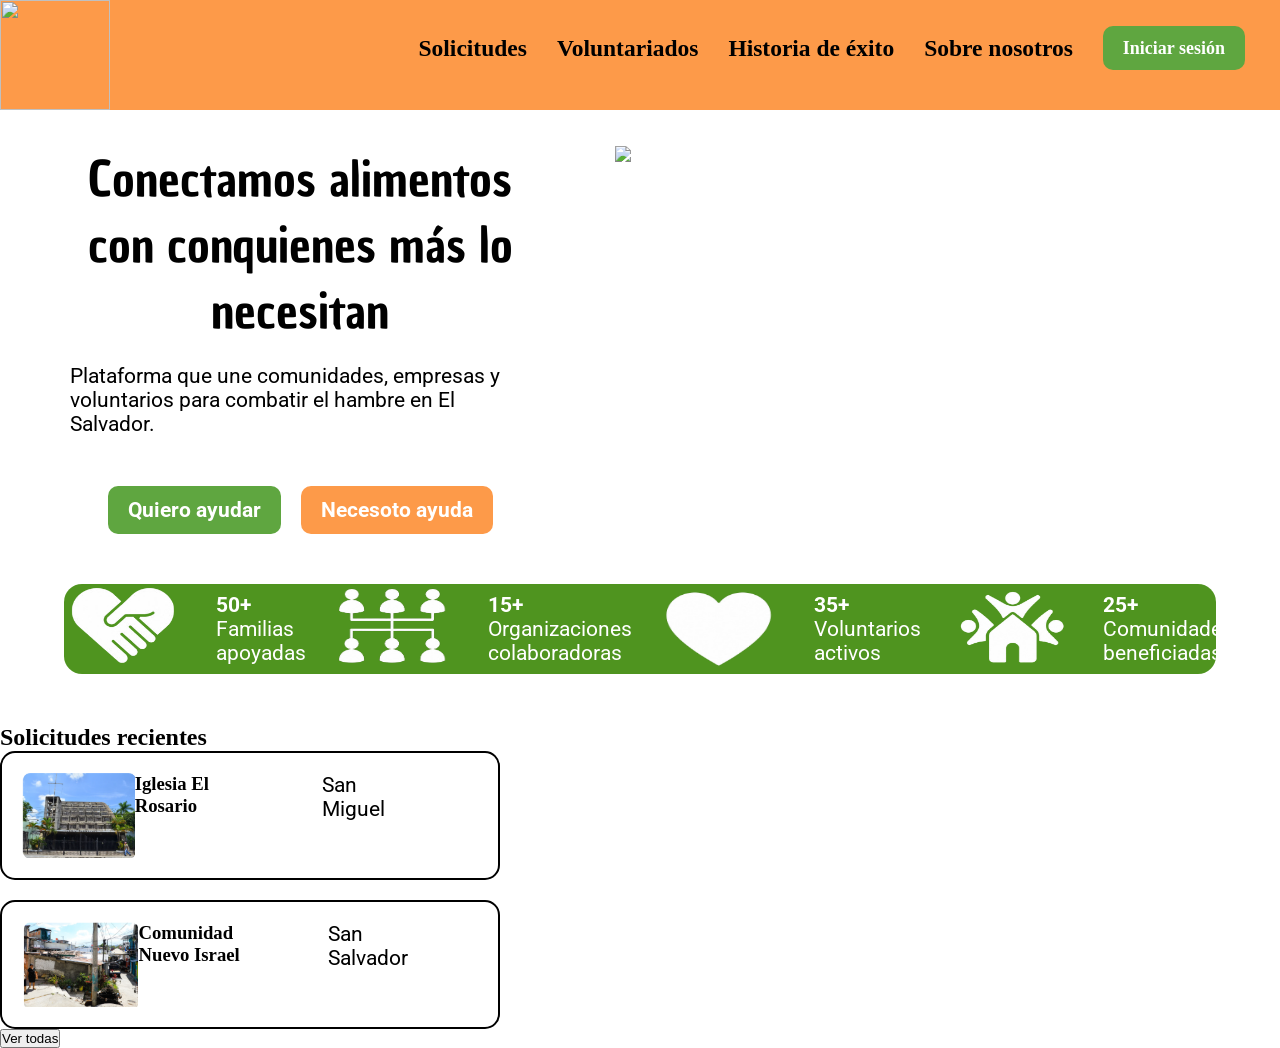
==== Proyecto/index.html @ 7471641a "Proyecto Fase 8" ====
<!DOCTYPE html>
<html lang="en">
<head>
    <meta charset="UTF-8">
    <meta name="viewport" content="width=device-width, initial-scale=1.0">
    <title>Document</title>
    <link rel="stylesheet" href="CSS/estilo.css">
    

   <link rel="preconnect" href="https://fonts.googleapis.com">
   <link rel="preconnect" href="https://fonts.gstatic.com" crossorigin>
   <link href="https://fonts.googleapis.com/css2?family=Chau+Philomene+One:ital@0;1&display=swap" rel="stylesheet">
   <link href="https://fonts.googleapis.com/css2?family=Roboto:ital,wght@0,100..900;1,100..900&display=swap" rel="stylesheet">

</head>
<body >
    <header id="header">
      <a>
      <img id="imagen"src="img/image-removebg-preview.png" height="110" width="110" align="left">
      </a>
      <nav id="link">
         <ul>
            <li><a id="s1" href="solicitudes.html">Solicitudes</a></li>
            <li><a id="s2" href="voluntarios.html">Voluntariados</a></li>
            <li><a id="s3" href="historia de exito.html">Historia de éxito</a></li>
            <li><a id="s4" href="sobre nosotros.html">Sobre nosotros</a></li>
            <li><a id="s5" href="iniciar sesion.html">Iniciar sesión</a></li>
         </ul>
      </nav>
   </header>
   <br>
   <br>
   <div class="contenedordetodo">
      <div class="contenedor">
         <div>
            <h1>Conectamos alimentos con conquienes más lo necesitan</h1>
         </div>
         <div>
         <p>Plataforma que une comunidades, empresas y voluntarios para combatir el hambre en El Salvador.</p>
         </div>
         <div class="botones">
         <a id="b1" href="">Quiero ayudar</a>
         <a id="b2" href="">Necesoto ayuda</a>
         </div>
         
      </div>

      <div class="contenedor">
         <div>
            <img src="img/Screenshot 2026-07-09 100553.png" class="imagen1" >
         </div>
      </div>
   </div>
   <nav >
      <ul class="contenedor2">
         <li><img src="img/en blanco.png" height="85" width="122"></li>
         <li><p><b>50+</b></p>
            <p>Familias apoyadas</p></li>
         <li><img src="img/en blanco 2.png" height="85" width="122"></li>
         <li><p><b>15+</b></p>
            <p>Organizaciones colaboradoras</p></li>
         <li><img src="img/en blanco 3.png" height="85" width="122"></li>
         <li><p><b>35+</b></p>
            <p>Voluntarios activos</p></li>
         <li><img src="img/en blanco 4.png" height="85" width="122"></li>
         <li><p><b>25+</b></p>
            <p>Comunidades beneficiadas</p></li>
      </ul>
   </nav>
   
   <h2>Solicitudes recientes</h2>

<div class="contenedor">
    <div class="tarjeta">
      <img src="img/iglesia el rosario.png" height="85" width="122">  
      <h3>Iglesia El Rosario</h3>
      <p>San Miguel</p>
    </div>

    <div class="tarjeta">
      <img src="img/cominidad nuevo israel.png" height="85" width="122">
      <h3>Comunidad Nuevo Israel</h3>
      <p>San Salvador</p>
    </div>

    <div class="tarjeta oculta">
      <img src="img/Comunidad La Esperanza.jpg" height="85" width="122">
      <h3>Comunidad La Esperanza</h3>
      <p>Usulután</p>
    </div>

    <div class="tarjeta oculta">
      <img src="img/Comunidad san jose.jpg" height="85" width="122">
      <h3>Comunidad San José</h3>
      <p>La Unión</p>
    </div>
</div>

<button onclick="mostrarTodas()">Ver todas</button>

<script src="script.js"></script>
</body>
</html>
---- Proyecto/CSS/estilo.css ----
* {
  margin: 0;
  padding: 0;
  box-sizing: border-box;
}

#header{
  position: sticky;
  top: 0;
  z-index: 1000;
  display: flex;
  background: #fd9a49;
  flex-direction: row;
  justify-content: space-between;
  padding: 0px;
}

div{
  display: flex;
}
nav ul{
  display: flex;
  align-items: center;
  list-style: none;
  gap: 30px;
  margin: 35px;
  padding: 0;
}
nav ul li{
  list-style: none;
}
nav ul li a{
  text-decoration: none;
  color: black;
  font-weight: bold;
  font-size: 23.5px;
}
 
 #imagen{
  display: block;
  cursor: pointer;
 }
#s5{
  background-color: #5fa640;
  color: white;
  text-decoration: none;
  padding: 12px 20px;
  border-radius: 10px;
  font-size: 18px;
  font-weight: bold;
}
 
#s5:hover{
  transform: scale(1.1);
}

.imagen1{
  width: 200px;
  margin-left: 15px;
  width: 45vw;
  height: auto;
}
.contenedor{
    display: flex;
    flex-direction: column;
    align-items: flex-start;
    gap: 2px;
    max-width: 600px;
}

.contenedor p, .botones a{
  font-family: "Roboto", sans-serif;
  font-optical-sizing: auto;
  font-weight: 400;
  font-style: normal;
  font-size: 1.3rem;
  padding-left: 70px;
  padding-right: 70px;
}

.contenedor h1{
  font-family: "Chau Philomene One", sans-serif;
  font-weight: 400;
  font-style: normal;
  font-size: 3rem;
  text-align: center;
  padding-left: 70px;
  padding-right: 70px;
  margin-top: 0;
}

.botones{
  display: flex;
  gap: 20px;
  justify-content: center;
  align-items: center;
  margin-top: 30px;
  width: 100%;
}

#b1{
  background-color: #5fa640;
  color: white;
  text-decoration: none;
  padding: 12px 20px;
  border-radius: 10px;
  font-size:  1.3rem;
  font-weight: bold;
  display: block;
 
}
#b2{
  background-color: #fd9a49;
  color: white;
  text-decoration: none;
  padding: 12px 20px;
  border-radius: 10px;
  font-size: 1.3rem;
  font-weight: bold;
  display: block;
}

.contenedor2{
  width: 90%;
  max-width: 1500px;
  margin: 50px auto;
  background-color: #4f941f;
  border-radius: 18px;
  grid-template-columns: repeat(4, minmax(0, 1fr));
  gap: 30px;
  overflow: hidden;
  font-family: "Roboto", sans-serif;
  font-optical-sizing: auto;
  font-weight: 400;
  font-style: normal;
  font-size: 1.3rem;
}
.contenedor2 p{
  color: white;
}

.contenedor{
    display: flex;
    flex-wrap: wrap;
    gap: 20px;
}

.tarjeta{
    width: 500px;
    border: 2px solid black;
    border-radius: 15px;
    padding: 20px;
}

.oculta{
    display: none;
}
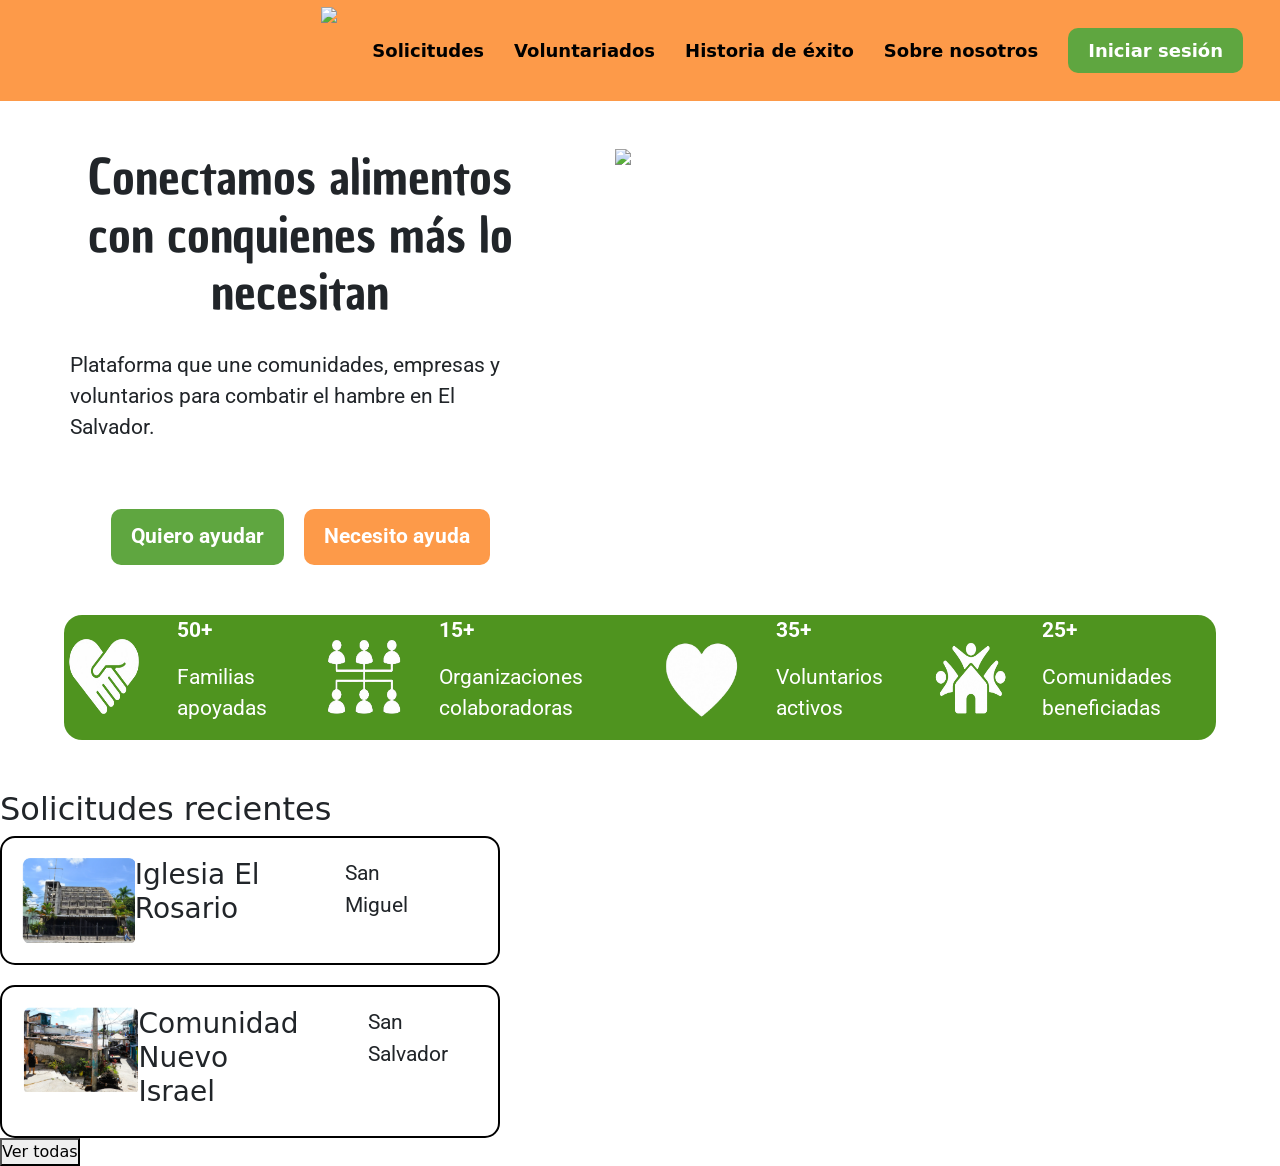
==== commit bca2fa4e: "Avance e integración de Bootstrap" ====
--- a/Proyecto/index.html
+++ b/Proyecto/index.html
@@ -1,33 +1,39 @@
 <!DOCTYPE html>
 <html lang="en">
 <head>
-    <meta charset="UTF-8">
-    <meta name="viewport" content="width=device-width, initial-scale=1.0">
-    <title>Document</title>
-    <link rel="stylesheet" href="CSS/estilo.css">
-    
-
+   <meta charset="UTF-8">
+   <meta name="viewport" content="width=device-width, initial-scale=1.0">
+   <title>Home | FeedTogether</title>
+   <link rel="stylesheet" href="CSS/estilo.css">
+   
+   <!--Google fonts links below-->
    <link rel="preconnect" href="https://fonts.googleapis.com">
    <link rel="preconnect" href="https://fonts.gstatic.com" crossorigin>
    <link href="https://fonts.googleapis.com/css2?family=Chau+Philomene+One:ital@0;1&display=swap" rel="stylesheet">
    <link href="https://fonts.googleapis.com/css2?family=Roboto:ital,wght@0,100..900;1,100..900&display=swap" rel="stylesheet">
-
+   
+   <!--Bootstrap link below -->
+   <link href="https://cdn.jsdelivr.net/npm/bootstrap@5.3.8/dist/css/bootstrap.min.css" rel="stylesheet" integrity="sha384-sRIl4kxILFvY47J16cr9ZwB07vP4J8+LH7qKQnuqkuIAvNWLzeN8tE5YBujZqJLB" crossorigin="anonymous">
 </head>
 <body >
-    <header id="header">
-      <a>
-      <img id="imagen"src="img/image-removebg-preview.png" height="110" width="110" align="left">
-      </a>
+   <header>
+      <div id="logo-container">
+         <a>
+            <img id="logo"src="img/image-removebg-preview.png">
+         </a>
+      </div>
+      
       <nav id="link">
          <ul>
-            <li><a id="s1" href="solicitudes.html">Solicitudes</a></li>
-            <li><a id="s2" href="voluntarios.html">Voluntariados</a></li>
-            <li><a id="s3" href="historia de exito.html">Historia de éxito</a></li>
-            <li><a id="s4" href="sobre nosotros.html">Sobre nosotros</a></li>
-            <li><a id="s5" href="iniciar sesion.html">Iniciar sesión</a></li>
+            <li><a class="links" href="solicitudes.html">Solicitudes</a></li>
+            <li><a class="links" href="voluntarios.html">Voluntariados</a></li>
+            <li><a class="links" href="historia de exito.html">Historia de éxito</a></li>
+            <li><a class="links" href="sobre nosotros.html">Sobre nosotros</a></li>
+            <li><a class="links"  id="s5" href="iniciar sesion.html">Iniciar sesión</a></li>
          </ul>
       </nav>
    </header>
+   
    <br>
    <br>
    <div class="contenedordetodo">
@@ -40,7 +46,7 @@
          </div>
          <div class="botones">
          <a id="b1" href="">Quiero ayudar</a>
-         <a id="b2" href="">Necesoto ayuda</a>
+         <a id="b2" href="">Necesito ayuda</a>
          </div>
          
       </div>
--- a/Proyecto/CSS/estilo.css
+++ b/Proyecto/CSS/estilo.css
@@ -4,15 +4,25 @@
   box-sizing: border-box;
 }
 
-#header{
+header{
   position: sticky;
   top: 0;
   z-index: 1000;
   display: flex;
   background: #fd9a49;
   flex-direction: row;
-  justify-content: space-between;
-  padding: 0px;
+  justify-content: right;
+  padding: 2px;
+}
+
+#logo-container{
+  place-items: initial;
+}
+
+img,
+picture,
+video {
+  max-width: 100%;
 }
 
 div{
@@ -33,13 +43,16 @@
   text-decoration: none;
   color: black;
   font-weight: bold;
-  font-size: 23.5px;
+  font-size: 18px;
 }
  
- #imagen{
-  display: block;
+ header a img{
+  height: 100px;
+  width: auto;
+  object-fit: contain;
   cursor: pointer;
  }
+
 #s5{
   background-color: #5fa640;
   color: white;
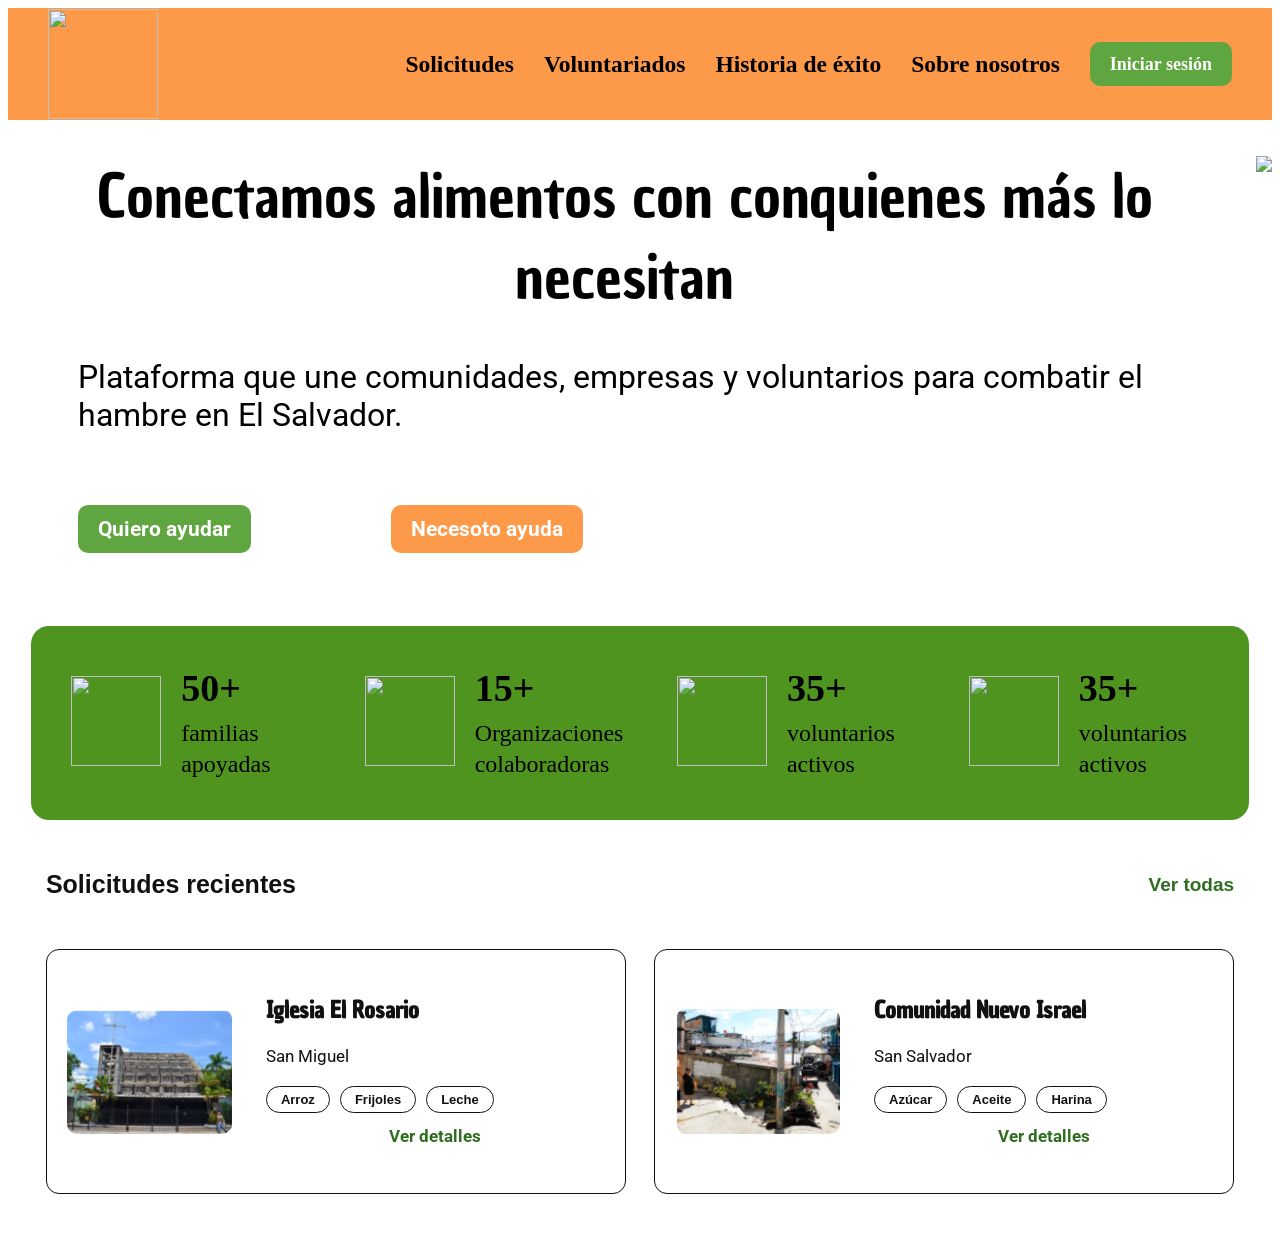
==== commit f7f4518b: "Proyecto fase 9" ====
--- a/Proyecto/index.html
+++ b/Proyecto/index.html
@@ -1,109 +1,132 @@
 <!DOCTYPE html>
 <html lang="en">
 <head>
-   <meta charset="UTF-8">
-   <meta name="viewport" content="width=device-width, initial-scale=1.0">
-   <title>Home | FeedTogether</title>
-   <link rel="stylesheet" href="CSS/estilo.css">
-   
-   <!--Google fonts links below-->
+    <meta charset="UTF-8">
+    <meta name="viewport" content="width=device-width, initial-scale=1.0">
+    <title>Document</title>
+    <link rel="stylesheet" href="CSS/estilo.css">
+    
    <link rel="preconnect" href="https://fonts.googleapis.com">
-   <link rel="preconnect" href="https://fonts.gstatic.com" crossorigin>
-   <link href="https://fonts.googleapis.com/css2?family=Chau+Philomene+One:ital@0;1&display=swap" rel="stylesheet">
-   <link href="https://fonts.googleapis.com/css2?family=Roboto:ital,wght@0,100..900;1,100..900&display=swap" rel="stylesheet">
-   
-   <!--Bootstrap link below -->
-   <link href="https://cdn.jsdelivr.net/npm/bootstrap@5.3.8/dist/css/bootstrap.min.css" rel="stylesheet" integrity="sha384-sRIl4kxILFvY47J16cr9ZwB07vP4J8+LH7qKQnuqkuIAvNWLzeN8tE5YBujZqJLB" crossorigin="anonymous">
-</head>
-<body >
-   <header>
-      <div id="logo-container">
-         <a>
-            <img id="logo"src="img/image-removebg-preview.png">
-         </a>
-      </div>
-      
+<link rel="preconnect" href="https://fonts.gstatic.com" crossorigin>
+<link href="https://fonts.googleapis.com/css2?family=Chau+Philomene+One:ital@0;1&display=swap" rel="stylesheet">
+<link href="https://fonts.googleapis.com/css2?family=Roboto:ital,wght@0,100..900;1,100..900&display=swap" rel="stylesheet">
+
+   </head>
+<body id="inicio">
+    <header id="header">
+      <a href="#inicio" >
+      <img id="imagen"src="img/image-removebg-preview.png" height="110" width="110" align="left">
+      </a>
       <nav id="link">
          <ul>
-            <li><a class="links" href="solicitudes.html">Solicitudes</a></li>
-            <li><a class="links" href="voluntarios.html">Voluntariados</a></li>
-            <li><a class="links" href="historia de exito.html">Historia de éxito</a></li>
-            <li><a class="links" href="sobre nosotros.html">Sobre nosotros</a></li>
-            <li><a class="links"  id="s5" href="iniciar sesion.html">Iniciar sesión</a></li>
+            <li><a id="s1" href="solicitudes.html">Solicitudes</a></li>
+            <li><a id="s2" href="voluntarios.html">Voluntariados</a></li>
+            <li><a id="s3" href="historia de exito.html">Historia de éxito</a></li>
+            <li><a id="s4" href="sobre nosotros.html">Sobre nosotros</a></li>
+            <li><a id="s5" href="iniciar sesion.html">Iniciar sesión</a></li>
          </ul>
       </nav>
    </header>
-   
    <br>
    <br>
-   <div class="contenedordetodo">
-      <div class="contenedor">
-         <div>
-            <h1>Conectamos alimentos con conquienes más lo necesitan</h1>
-         </div>
-         <div>
-         <p>Plataforma que une comunidades, empresas y voluntarios para combatir el hambre en El Salvador.</p>
-         </div>
-         <div class="botones">
-         <a id="b1" href="">Quiero ayudar</a>
-         <a id="b2" href="">Necesito ayuda</a>
-         </div>
-         
+   <div class="contenedor">
+      <div>
+      <h1>Conectamos alimentos con conquienes más lo necesitan</h1>
+      <p>Plataforma que une comunidades, empresas y voluntarios para combatir el hambre en El Salvador.</p>
+      <div class="botones">
+      <p id="button"><a id="b1" href="">Quiero ayudar</a></p> 
+      <p id="button"><a id="b2" href="">Necesoto ayuda</a></p>
+      </div>
+      </div>
+      <div>
+         <img src="img/Screenshot 2026-07-09 100553.png" class="imagen1" >
+      </div>
+   </div>
+   
+   <section class="impacto">
+   <div class="estadistica">
+    <div><img src="img/Captura_de_pantalla_2026-07-11_193259-removebg-preview.png"></div>
+    <div>
+      <h2>50+</h2>
+      <p>familias apoyadas</p>
+    </div>
+  </div>
+   <div class="estadistica">
+    <div><img src="img/Captura_de_pantalla_2026-07-11_193320-removebg-preview.png"></div>
+    <div>
+      <h2>15+</h2>
+      <p>Organizaciones<br>colaboradoras</p>
+    </div>
+  </div>
+  <div class="estadistica">
+    <div><img src="img/Captura_de_pantalla_2026-07-11_193330-removebg-preview.png"></div>
+    <div>
+      <h2>35+</h2>
+      <p>voluntarios<br>activos</p>
+    </div>
+  </div>
+  <div class="estadistica">
+    <div><img src="img/Captura_de_pantalla_2026-07-11_193341-removebg-preview.png"></div>
+
+    <div>
+      <h2>35+</h2>
+      <p>voluntarios<br>activos</p>
+    </div>
+  </div>
+  </section>
+
+  <section class="solicitudes">
+
+  <div class="encabezado-solicitudes">
+    <h2>Solicitudes recientes</h2>
+    <a href="#">Ver todas</a>
+  </div>
+
+  <div class="lista-solicitudes">
+
+    <article class="tarjeta-solicitud">
+
+      <img src="img/iglesia el rosario.png"alt="Iglesia El Rosario">
+
+      <div class="contenido-tarjeta">
+        <h3>Iglesia El Rosario</h3>
+
+        <p>San Miguel</p>
+
+        <div class="etiquetas">
+          <span>Arroz</span>
+          <span>Frijoles</span>
+          <span>Leche</span>
+        </div>
+
+        <a href="#" class="ver-detalles">Ver detalles</a>
       </div>
 
-      <div class="contenedor">
-         <div>
-            <img src="img/Screenshot 2026-07-09 100553.png" class="imagen1" >
-         </div>
+    </article>
+
+    <article class="tarjeta-solicitud">
+
+      <img src="img/comunidad nuevo israel.png" alt="Comunidad Nuevo Israel">
+
+      <div class="contenido-tarjeta">
+        <h3>Comunidad Nuevo Israel</h3>
+
+        <p>San Salvador</p>
+
+        <div class="etiquetas">
+          <span>Azúcar</span>
+          <span>Aceite</span>
+          <span>Harina</span>
+        </div>
+
+        <a href="#" class="ver-detalles">Ver detalles</a>
       </div>
-   </div>
-   <nav >
-      <ul class="contenedor2">
-         <li><img src="img/en blanco.png" height="85" width="122"></li>
-         <li><p><b>50+</b></p>
-            <p>Familias apoyadas</p></li>
-         <li><img src="img/en blanco 2.png" height="85" width="122"></li>
-         <li><p><b>15+</b></p>
-            <p>Organizaciones colaboradoras</p></li>
-         <li><img src="img/en blanco 3.png" height="85" width="122"></li>
-         <li><p><b>35+</b></p>
-            <p>Voluntarios activos</p></li>
-         <li><img src="img/en blanco 4.png" height="85" width="122"></li>
-         <li><p><b>25+</b></p>
-            <p>Comunidades beneficiadas</p></li>
-      </ul>
-   </nav>
+
+    </article>
+
+  </div>
+
+</section>
    
-   <h2>Solicitudes recientes</h2>
-
-<div class="contenedor">
-    <div class="tarjeta">
-      <img src="img/iglesia el rosario.png" height="85" width="122">  
-      <h3>Iglesia El Rosario</h3>
-      <p>San Miguel</p>
-    </div>
-
-    <div class="tarjeta">
-      <img src="img/cominidad nuevo israel.png" height="85" width="122">
-      <h3>Comunidad Nuevo Israel</h3>
-      <p>San Salvador</p>
-    </div>
-
-    <div class="tarjeta oculta">
-      <img src="img/Comunidad La Esperanza.jpg" height="85" width="122">
-      <h3>Comunidad La Esperanza</h3>
-      <p>Usulután</p>
-    </div>
-
-    <div class="tarjeta oculta">
-      <img src="img/Comunidad san jose.jpg" height="85" width="122">
-      <h3>Comunidad San José</h3>
-      <p>La Unión</p>
-    </div>
-</div>
-
-<button onclick="mostrarTodas()">Ver todas</button>
-
-<script src="script.js"></script>
 </body>
 </html>
--- a/Proyecto/CSS/estilo.css
+++ b/Proyecto/CSS/estilo.css
@@ -1,58 +1,53 @@
-* {
-  margin: 0;
-  padding: 0;
-  box-sizing: border-box;
-}
-
-header{
+#header{
   position: sticky;
   top: 0;
   z-index: 1000;
-  display: flex;
+  backdrop-filter: blur(8px);
   background: #fd9a49;
-  flex-direction: row;
-  justify-content: right;
-  padding: 2px;
-}
-
-#logo-container{
-  place-items: initial;
-}
-
-img,
-picture,
-video {
-  max-width: 100%;
-}
-
-div{
-  display: flex;
-}
+  display: flex;
+  justify-content: space-between;
+  align-items: center;
+  padding: 1px 40px;
+  height: 10;
+}
+
 nav ul{
   display: flex;
   align-items: center;
   list-style: none;
   gap: 30px;
-  margin: 35px;
+  margin:0;
   padding: 0;
 }
-nav ul li{
-  list-style: none;
-}
-nav ul li a{
-  text-decoration: none;
-  color: black;
-  font-weight: bold;
-  font-size: 18px;
-}
- 
- header a img{
-  height: 100px;
-  width: auto;
-  object-fit: contain;
+ #s1{
+  text-decoration: none;
+  color: #000000;
+  font-weight: bold;
+  font-size: 23.5px;
+ }
+
+ #s2{
+  text-decoration: none;
+  color: #000000;
+  font-weight: bold;
+  font-size: 23.5px;
+ }
+ #s3{
+  text-decoration: none;
+  color: #000000;
+  font-weight: bold;
+  font-size: 23.5px;
+ }
+ #s4{
+  text-decoration: none;
+  color: #000000;
+  font-weight: bold;
+  font-size: 23.5px;
+ }
+ #imagen{
+  display: block;
   cursor: pointer;
  }
-
 #s5{
   background-color: #5fa640;
   color: white;
@@ -73,42 +68,37 @@
   width: 45vw;
   height: auto;
 }
-.contenedor{
-    display: flex;
-    flex-direction: column;
-    align-items: flex-start;
-    gap: 2px;
-    max-width: 600px;
-}
-
-.contenedor p, .botones a{
+
+h1{
+  font-family: "Chau Philomene One", sans-serif;
+  font-weight: 400;
+  font-style: normal;
+  font-size: 3.7rem;
+  text-align: center;
+  padding-left: 70px;
+  padding-right: 70px;
+  margin-top: 0;
+}
+
+.contenedor p{
   font-family: "Roboto", sans-serif;
   font-optical-sizing: auto;
   font-weight: 400;
   font-style: normal;
-  font-size: 1.3rem;
+  font-size: 2rem;
   padding-left: 70px;
   padding-right: 70px;
 }
 
-.contenedor h1{
-  font-family: "Chau Philomene One", sans-serif;
-  font-weight: 400;
-  font-style: normal;
-  font-size: 3rem;
-  text-align: center;
-  padding-left: 70px;
-  padding-right: 70px;
-  margin-top: 0;
+.contenedor{
+  display: flex;
+  flex-direction: row;
 }
 
 .botones{
   display: flex;
-  gap: 20px;
-  justify-content: center;
-  align-items: center;
-  margin-top: 30px;
-  width: 100%;
+  gap: 30x;
+  margin-top: 40px;
 }
 
 #b1{
@@ -119,8 +109,6 @@
   border-radius: 10px;
   font-size:  1.3rem;
   font-weight: bold;
-  display: block;
- 
 }
 #b2{
   background-color: #fd9a49;
@@ -130,42 +118,208 @@
   border-radius: 10px;
   font-size: 1.3rem;
   font-weight: bold;
-  display: block;
-}
-
-.contenedor2{
+}
+
+.impacto {
   width: 90%;
   max-width: 1500px;
   margin: 50px auto;
+  padding: 40px;
   background-color: #4f941f;
   border-radius: 18px;
+  display: grid;
   grid-template-columns: repeat(4, minmax(0, 1fr));
   gap: 30px;
   overflow: hidden;
+}
+
+
+.estadistica {
+  min-width: 0;
+  display: flex;
+  align-items: center;
+  justify-content: center;
+  gap: 20px;
+}
+
+
+.estadistica img{
+  width: 90px;
+
+  height: 90px;
+
+  object-fit: contain;
+
+  flex-shrink: 0;
+}
+
+.impacto h2{
+  margin: 0;
+  font-size: 38px;
+  color: black;
+}
+
+.impacto p{
+  margin: 8px 0 0;
+  font-size: 24px;
+  line-height: 1.3;
+  color: black;
+}
+
+.solicitudes {
+  width: min(1200px, 94%);
+  margin: 40px auto;
+}
+
+/* Título y enlace */
+.encabezado-solicitudes {
+  display: flex;
+  align-items: center;
+  justify-content: space-between;
+  margin-bottom: 50px;
+}
+
+.encabezado-solicitudes h2 {
+  margin: 0;
+  font-family: Arial, Helvetica, sans-serif;
+  font-size: 25px;
+  font-weight: 700;
+  color: #111111;
+}
+
+.encabezado-solicitudes a {
+  color: #2f6e20;
+  font-family: Arial, Helvetica, sans-serif;
+  font-size: 19px;
+  font-weight: 700;
+  text-decoration: none;
+}
+
+.encabezado-solicitudes a:hover {
+  text-decoration: underline;
+}
+
+.lista-solicitudes {
+  display: grid;
+  grid-template-columns: repeat(2, 1fr);
+  gap: 28px;
+}
+
+.tarjeta-solicitud {
+  display: grid;
+  grid-template-columns: 165px 1fr;
+  align-items: center;
+  gap: 34px;
+
+  min-height: 195px;
+  padding: 24px 20px;
+
+  background-color: #ffffff;
+  border: 1.5px solid #111111;
+  border-radius: 13px;
+}
+
+.tarjeta-solicitud img {
+  width: 165px;
+  height: 125px;
+  object-fit: cover;
+  border-radius: 10px;
+}
+
+.contenido-tarjeta {
+  min-width: 0;
+}
+
+.contenido-tarjeta h3 {
+  margin: 0 0 22px;
+  font-family: "Chau Philomene One", sans-serif;
+  font-size: 23px;
+  font-weight: 800;
+  line-height: 1.15;
+  color: #111111;
+}
+
+.contenido-tarjeta p {
+  margin: 0 0 20px;
   font-family: "Roboto", sans-serif;
   font-optical-sizing: auto;
-  font-weight: 400;
-  font-style: normal;
-  font-size: 1.3rem;
-}
-.contenedor2 p{
-  color: white;
-}
-
-.contenedor{
-    display: flex;
-    flex-wrap: wrap;
-    gap: 20px;
-}
-
-.tarjeta{
-    width: 500px;
-    border: 2px solid black;
-    border-radius: 15px;
-    padding: 20px;
-}
-
-.oculta{
-    display: none;
-}
-
+  font-size: 17px;
+  color: #111111;
+}
+
+/* Etiquetas */
+.etiquetas {
+  display: flex;
+  flex-wrap: wrap;
+  gap: 10px;
+  margin-bottom: 13px;
+}
+
+.etiquetas span {
+  padding: 5px 14px;
+  border: 1.5px solid #111111;
+  border-radius: 20px;
+
+  font-family: Arial, Helvetica, sans-serif;
+  font-size: 13px;
+  font-weight: 700;
+  color: #111111;
+}
+
+.ver-detalles {
+  display: block;
+  color: #2f6e20;
+  font-family: "Roboto", sans-serif;
+  font-optical-sizing: auto;
+  font-size: 17px;
+  font-weight: 700;
+  text-align: center;
+  text-decoration: none;
+}
+
+.ver-detalles:hover {
+  text-decoration: underline;
+}
+
+@media (max-width: 950px) {
+  .lista-solicitudes {
+    grid-template-columns: 1fr;
+  }
+}
+
+@media (max-width: 600px) {
+  .solicitudes {
+    width: 90%;
+    margin: 30px auto;
+  }
+
+  .encabezado-solicitudes {
+    margin-bottom: 30px;
+  }
+
+  .encabezado-solicitudes h2 {
+    font-size: 21px;
+  }
+
+  .encabezado-solicitudes a {
+    font-size: 16px;
+  }
+
+  .tarjeta-solicitud {
+    grid-template-columns: 1fr;
+    gap: 18px;
+  }
+
+  .tarjeta-solicitud img {
+    width: 100%;
+    height: 190px;
+  }
+
+  .contenido-tarjeta h3 {
+    margin-bottom: 12px;
+  }
+
+  .ver-detalles {
+    text-align: left;
+  }
+}
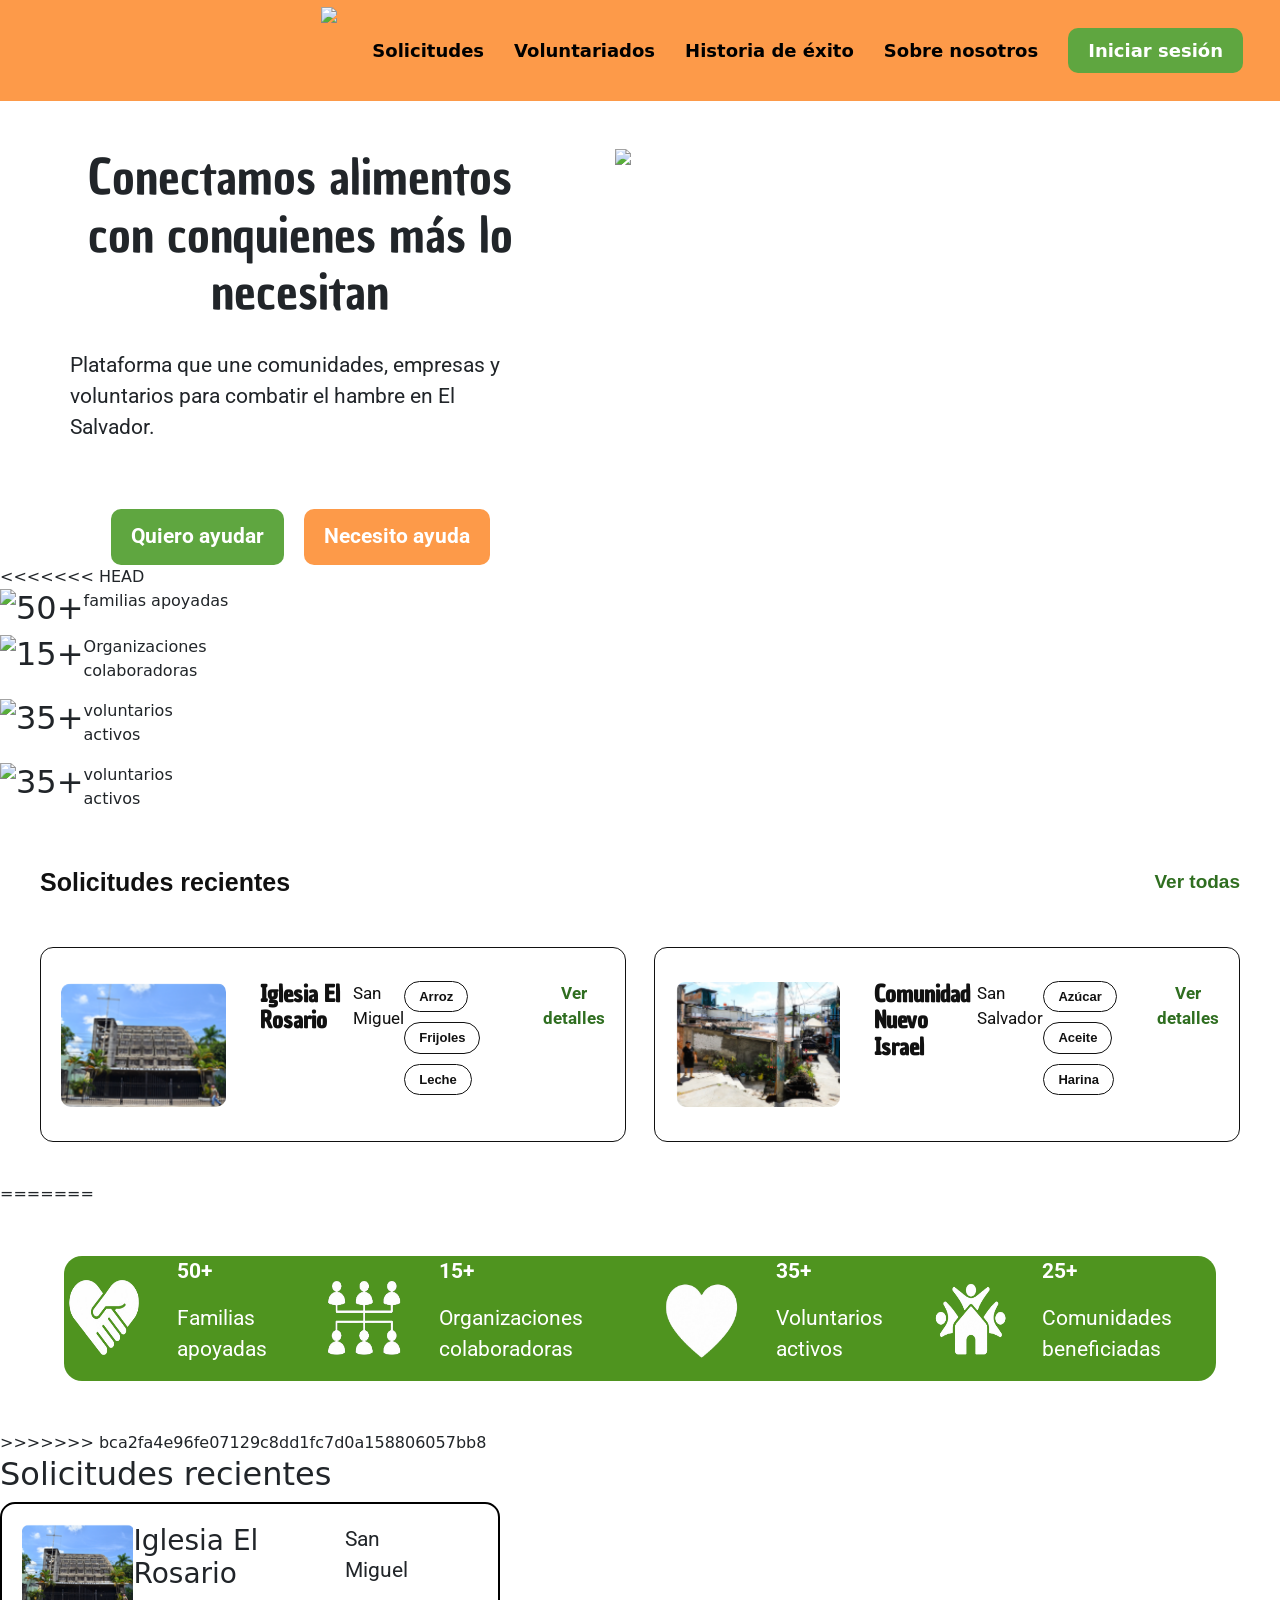
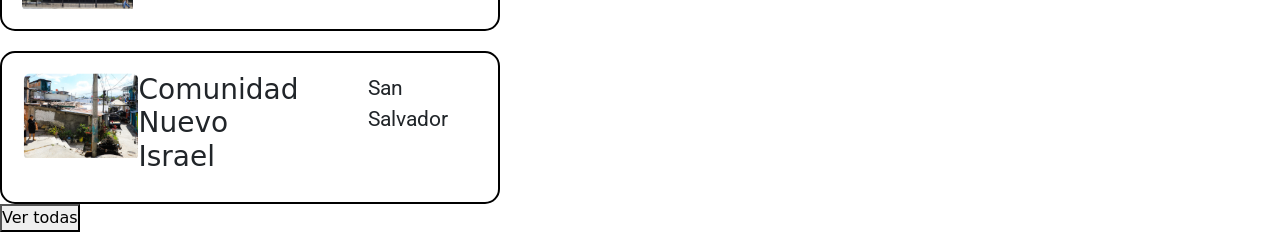
==== commit 831d3bdf: "Proyecto fase 9" ====
--- a/Proyecto/index.html
+++ b/Proyecto/index.html
@@ -1,47 +1,63 @@
 <!DOCTYPE html>
 <html lang="en">
 <head>
-    <meta charset="UTF-8">
-    <meta name="viewport" content="width=device-width, initial-scale=1.0">
-    <title>Document</title>
-    <link rel="stylesheet" href="CSS/estilo.css">
-    
+   <meta charset="UTF-8">
+   <meta name="viewport" content="width=device-width, initial-scale=1.0">
+   <title>Home | FeedTogether</title>
+   <link rel="stylesheet" href="CSS/estilo.css">
+   
+   <!--Google fonts links below-->
    <link rel="preconnect" href="https://fonts.googleapis.com">
-<link rel="preconnect" href="https://fonts.gstatic.com" crossorigin>
-<link href="https://fonts.googleapis.com/css2?family=Chau+Philomene+One:ital@0;1&display=swap" rel="stylesheet">
-<link href="https://fonts.googleapis.com/css2?family=Roboto:ital,wght@0,100..900;1,100..900&display=swap" rel="stylesheet">
-
-   </head>
-<body id="inicio">
-    <header id="header">
-      <a href="#inicio" >
-      <img id="imagen"src="img/image-removebg-preview.png" height="110" width="110" align="left">
-      </a>
+   <link rel="preconnect" href="https://fonts.gstatic.com" crossorigin>
+   <link href="https://fonts.googleapis.com/css2?family=Chau+Philomene+One:ital@0;1&display=swap" rel="stylesheet">
+   <link href="https://fonts.googleapis.com/css2?family=Roboto:ital,wght@0,100..900;1,100..900&display=swap" rel="stylesheet">
+   
+   <!--Bootstrap link below -->
+   <link href="https://cdn.jsdelivr.net/npm/bootstrap@5.3.8/dist/css/bootstrap.min.css" rel="stylesheet" integrity="sha384-sRIl4kxILFvY47J16cr9ZwB07vP4J8+LH7qKQnuqkuIAvNWLzeN8tE5YBujZqJLB" crossorigin="anonymous">
+</head>
+<body >
+   <header>
+      <div id="logo-container">
+         <a>
+            <img id="logo"src="img/image-removebg-preview.png">
+         </a>
+      </div>
+      
       <nav id="link">
          <ul>
-            <li><a id="s1" href="solicitudes.html">Solicitudes</a></li>
-            <li><a id="s2" href="voluntarios.html">Voluntariados</a></li>
-            <li><a id="s3" href="historia de exito.html">Historia de éxito</a></li>
-            <li><a id="s4" href="sobre nosotros.html">Sobre nosotros</a></li>
-            <li><a id="s5" href="iniciar sesion.html">Iniciar sesión</a></li>
+            <li><a class="links" href="solicitudes.html">Solicitudes</a></li>
+            <li><a class="links" href="voluntarios.html">Voluntariados</a></li>
+            <li><a class="links" href="historia de exito.html">Historia de éxito</a></li>
+            <li><a class="links" href="sobre nosotros.html">Sobre nosotros</a></li>
+            <li><a class="links"  id="s5" href="iniciar sesion.html">Iniciar sesión</a></li>
          </ul>
       </nav>
    </header>
+   
    <br>
    <br>
-   <div class="contenedor">
-      <div>
-      <h1>Conectamos alimentos con conquienes más lo necesitan</h1>
-      <p>Plataforma que une comunidades, empresas y voluntarios para combatir el hambre en El Salvador.</p>
-      <div class="botones">
-      <p id="button"><a id="b1" href="">Quiero ayudar</a></p> 
-      <p id="button"><a id="b2" href="">Necesoto ayuda</a></p>
+   <div class="contenedordetodo">
+      <div class="contenedor">
+         <div>
+            <h1>Conectamos alimentos con conquienes más lo necesitan</h1>
+         </div>
+         <div>
+         <p>Plataforma que une comunidades, empresas y voluntarios para combatir el hambre en El Salvador.</p>
+         </div>
+         <div class="botones">
+         <a id="b1" href="">Quiero ayudar</a>
+         <a id="b2" href="">Necesito ayuda</a>
+         </div>
+         
       </div>
-      </div>
-      <div>
-         <img src="img/Screenshot 2026-07-09 100553.png" class="imagen1" >
+
+      <div class="contenedor">
+         <div>
+            <img src="img/Screenshot 2026-07-09 100553.png" class="imagen1" >
+         </div>
       </div>
    </div>
+<<<<<<< HEAD
    
    <section class="impacto">
    <div class="estadistica">
@@ -127,6 +143,55 @@
   </div>
 
 </section>
+=======
+   <nav >
+      <ul class="contenedor2">
+         <li><img src="img/en blanco.png" height="85" width="122"></li>
+         <li><p><b>50+</b></p>
+            <p>Familias apoyadas</p></li>
+         <li><img src="img/en blanco 2.png" height="85" width="122"></li>
+         <li><p><b>15+</b></p>
+            <p>Organizaciones colaboradoras</p></li>
+         <li><img src="img/en blanco 3.png" height="85" width="122"></li>
+         <li><p><b>35+</b></p>
+            <p>Voluntarios activos</p></li>
+         <li><img src="img/en blanco 4.png" height="85" width="122"></li>
+         <li><p><b>25+</b></p>
+            <p>Comunidades beneficiadas</p></li>
+      </ul>
+   </nav>
+>>>>>>> bca2fa4e96fe07129c8dd1fc7d0a158806057bb8
    
+   <h2>Solicitudes recientes</h2>
+
+<div class="contenedor">
+    <div class="tarjeta">
+      <img src="img/iglesia el rosario.png" height="85" width="122">  
+      <h3>Iglesia El Rosario</h3>
+      <p>San Miguel</p>
+    </div>
+
+    <div class="tarjeta">
+      <img src="img/cominidad nuevo israel.png" height="85" width="122">
+      <h3>Comunidad Nuevo Israel</h3>
+      <p>San Salvador</p>
+    </div>
+
+    <div class="tarjeta oculta">
+      <img src="img/Comunidad La Esperanza.jpg" height="85" width="122">
+      <h3>Comunidad La Esperanza</h3>
+      <p>Usulután</p>
+    </div>
+
+    <div class="tarjeta oculta">
+      <img src="img/Comunidad san jose.jpg" height="85" width="122">
+      <h3>Comunidad San José</h3>
+      <p>La Unión</p>
+    </div>
+</div>
+
+<button onclick="mostrarTodas()">Ver todas</button>
+
+<script src="script.js"></script>
 </body>
 </html>
--- a/Proyecto/CSS/estilo.css
+++ b/Proyecto/CSS/estilo.css
@@ -1,53 +1,58 @@
-#header{
+* {
+  margin: 0;
+  padding: 0;
+  box-sizing: border-box;
+}
+
+header{
   position: sticky;
   top: 0;
   z-index: 1000;
-  backdrop-filter: blur(8px);
+  display: flex;
   background: #fd9a49;
-  display: flex;
-  justify-content: space-between;
-  align-items: center;
-  padding: 1px 40px;
-  height: 10;
-}
-
+  flex-direction: row;
+  justify-content: right;
+  padding: 2px;
+}
+
+#logo-container{
+  place-items: initial;
+}
+
+img,
+picture,
+video {
+  max-width: 100%;
+}
+
+div{
+  display: flex;
+}
 nav ul{
   display: flex;
   align-items: center;
   list-style: none;
   gap: 30px;
-  margin:0;
+  margin: 35px;
   padding: 0;
 }
- #s1{
-  text-decoration: none;
-  color: #000000;
+nav ul li{
+  list-style: none;
+}
+nav ul li a{
+  text-decoration: none;
+  color: black;
   font-weight: bold;
-  font-size: 23.5px;
- }
-
- #s2{
-  text-decoration: none;
-  color: #000000;
-  font-weight: bold;
-  font-size: 23.5px;
- }
- #s3{
-  text-decoration: none;
-  color: #000000;
-  font-weight: bold;
-  font-size: 23.5px;
- }
- #s4{
-  text-decoration: none;
-  color: #000000;
-  font-weight: bold;
-  font-size: 23.5px;
- }
- #imagen{
-  display: block;
+  font-size: 18px;
+}
+ 
+ header a img{
+  height: 100px;
+  width: auto;
+  object-fit: contain;
   cursor: pointer;
  }
+
 #s5{
   background-color: #5fa640;
   color: white;
@@ -68,102 +73,100 @@
   width: 45vw;
   height: auto;
 }
-
-h1{
+.contenedor{
+    display: flex;
+    flex-direction: column;
+    align-items: flex-start;
+    gap: 2px;
+    max-width: 600px;
+}
+
+.contenedor p, .botones a{
+  font-family: "Roboto", sans-serif;
+  font-optical-sizing: auto;
+  font-weight: 400;
+  font-style: normal;
+  font-size: 1.3rem;
+  padding-left: 70px;
+  padding-right: 70px;
+}
+
+.contenedor h1{
   font-family: "Chau Philomene One", sans-serif;
   font-weight: 400;
   font-style: normal;
-  font-size: 3.7rem;
+  font-size: 3rem;
   text-align: center;
   padding-left: 70px;
   padding-right: 70px;
   margin-top: 0;
 }
 
-.contenedor p{
+.botones{
+  display: flex;
+  gap: 20px;
+  justify-content: center;
+  align-items: center;
+  margin-top: 30px;
+  width: 100%;
+}
+
+#b1{
+  background-color: #5fa640;
+  color: white;
+  text-decoration: none;
+  padding: 12px 20px;
+  border-radius: 10px;
+  font-size:  1.3rem;
+  font-weight: bold;
+  display: block;
+ 
+}
+#b2{
+  background-color: #fd9a49;
+  color: white;
+  text-decoration: none;
+  padding: 12px 20px;
+  border-radius: 10px;
+  font-size: 1.3rem;
+  font-weight: bold;
+  display: block;
+}
+
+.contenedor2{
+  width: 90%;
+  max-width: 1500px;
+  margin: 50px auto;
+  background-color: #4f941f;
+  border-radius: 18px;
+  grid-template-columns: repeat(4, minmax(0, 1fr));
+  gap: 30px;
+  overflow: hidden;
   font-family: "Roboto", sans-serif;
   font-optical-sizing: auto;
   font-weight: 400;
   font-style: normal;
-  font-size: 2rem;
-  padding-left: 70px;
-  padding-right: 70px;
+  font-size: 1.3rem;
+}
+.contenedor2 p{
+  color: white;
 }
 
 .contenedor{
-  display: flex;
-  flex-direction: row;
-}
-
-.botones{
-  display: flex;
-  gap: 30x;
-  margin-top: 40px;
-}
-
-#b1{
-  background-color: #5fa640;
-  color: white;
-  text-decoration: none;
-  padding: 12px 20px;
-  border-radius: 10px;
-  font-size:  1.3rem;
-  font-weight: bold;
-}
-#b2{
-  background-color: #fd9a49;
-  color: white;
-  text-decoration: none;
-  padding: 12px 20px;
-  border-radius: 10px;
-  font-size: 1.3rem;
-  font-weight: bold;
-}
-
-.impacto {
-  width: 90%;
-  max-width: 1500px;
-  margin: 50px auto;
-  padding: 40px;
-  background-color: #4f941f;
-  border-radius: 18px;
-  display: grid;
-  grid-template-columns: repeat(4, minmax(0, 1fr));
-  gap: 30px;
-  overflow: hidden;
-}
-
-
-.estadistica {
-  min-width: 0;
-  display: flex;
-  align-items: center;
-  justify-content: center;
-  gap: 20px;
-}
-
-
-.estadistica img{
-  width: 90px;
-
-  height: 90px;
-
-  object-fit: contain;
-
-  flex-shrink: 0;
-}
-
-.impacto h2{
-  margin: 0;
-  font-size: 38px;
-  color: black;
-}
-
-.impacto p{
-  margin: 8px 0 0;
-  font-size: 24px;
-  line-height: 1.3;
-  color: black;
+    display: flex;
+    flex-wrap: wrap;
+    gap: 20px;
+}
+
+.tarjeta{
+    width: 500px;
+    border: 2px solid black;
+    border-radius: 15px;
+    padding: 20px;
+}
+
+.oculta{
+    display: none;
 }
 
 .solicitudes {
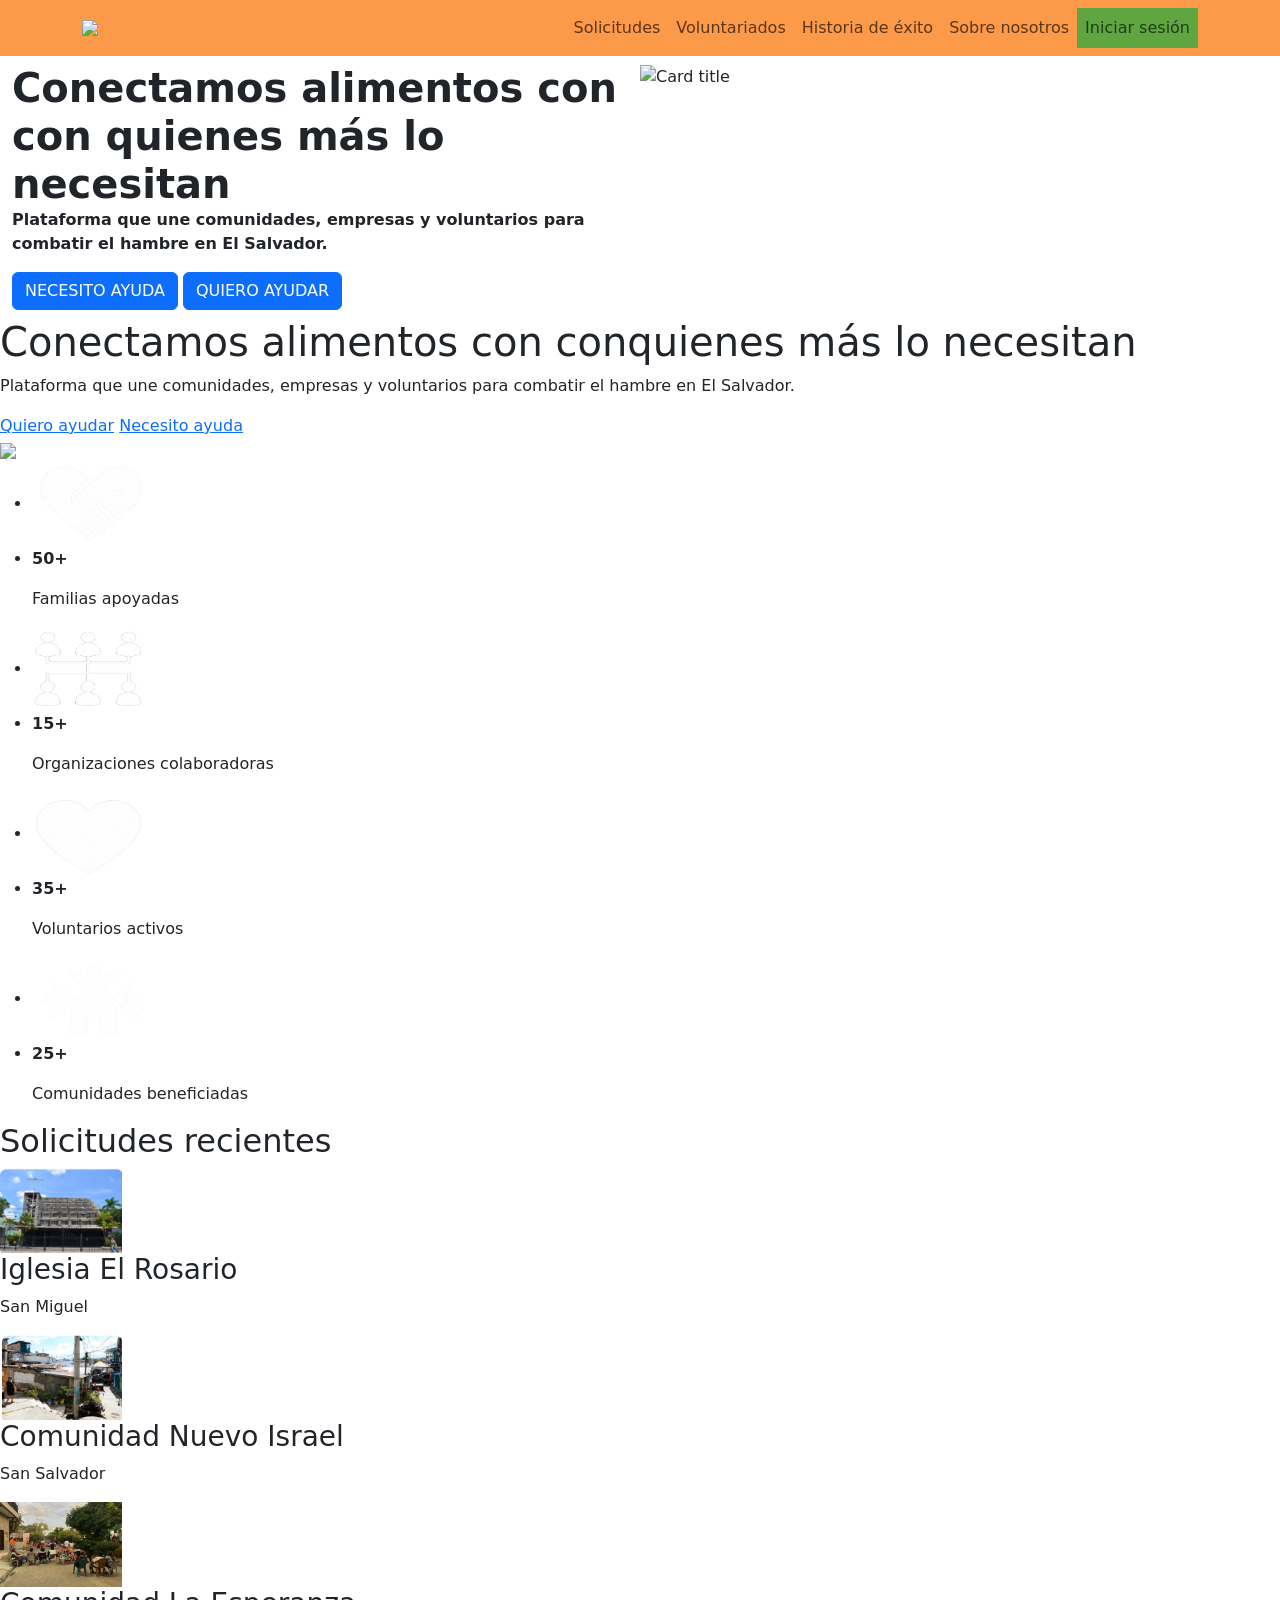
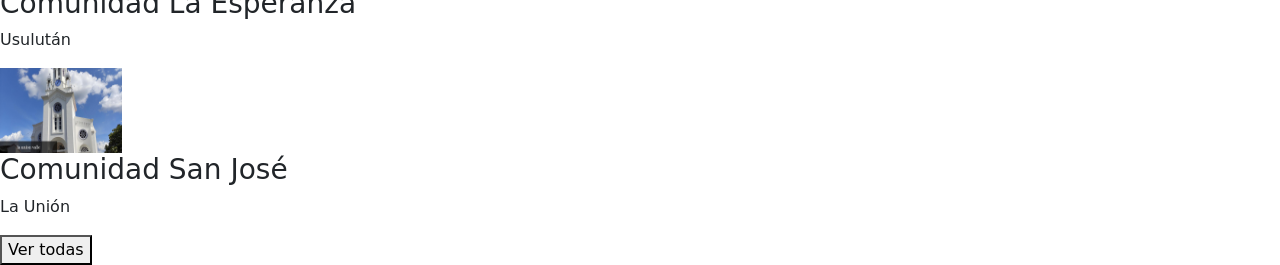
==== commit 67c74a3c: "Main fix" ====
--- a/Proyecto/index.html
+++ b/Proyecto/index.html
@@ -4,7 +4,7 @@
    <meta charset="UTF-8">
    <meta name="viewport" content="width=device-width, initial-scale=1.0">
    <title>Home | FeedTogether</title>
-   <link rel="stylesheet" href="CSS/estilo.css">
+   <link rel="stylesheet" href="CSS/estilos.css">
    
    <!--Google fonts links below-->
    <link rel="preconnect" href="https://fonts.googleapis.com">
@@ -13,30 +13,55 @@
    <link href="https://fonts.googleapis.com/css2?family=Roboto:ital,wght@0,100..900;1,100..900&display=swap" rel="stylesheet">
    
    <!--Bootstrap link below -->
-   <link href="https://cdn.jsdelivr.net/npm/bootstrap@5.3.8/dist/css/bootstrap.min.css" rel="stylesheet" integrity="sha384-sRIl4kxILFvY47J16cr9ZwB07vP4J8+LH7qKQnuqkuIAvNWLzeN8tE5YBujZqJLB" crossorigin="anonymous">
+   <link href="https://cdn.jsdelivr.net/npm/bootstrap@5.3.8/dist/css/bootstrap.min.css" rel="stylesheet">
+
 </head>
-<body >
-   <header>
-      <div id="logo-container">
-         <a>
-            <img id="logo"src="img/image-removebg-preview.png">
-         </a>
+<body>
+   <!--Header start-->
+   <nav class="navbar navbar-expand-lg sticky-top header" >
+        <div class="container">
+            <a class="navbar-brand font-special" href="#"><img class="img-fluid d-block mx-auto" width="75px" id="logo"src="img/image-removebg-preview.png"></a>
+            <button class="navbar-toggler" type="button" data-bs-toggle="collapse" data-bs-target="#navbarNav">
+                <span class="navbar-toggler-icon"></span>
+            </button>
+            <div class="collapse navbar-collapse" id="navbarNav">
+                <ul class="navbar-nav ms-auto">
+                    <li class="nav-item"><a class="nav-link" href="#s1">Solicitudes</a></li>
+                    <li class="nav-item"><a class="nav-link" href="#s2">Voluntariados</a></li>
+                    <li class="nav-item"><a class="nav-link" href="#s3">Historia de éxito</a></li>
+                    <li class="nav-item"><a class="nav-link" href="#s4">Sobre nosotros</a></li>
+                    <li class="nav-item inicioSesion"><a class="nav-link border-black" href="#s5">Iniciar sesión</a></li>
+                </ul>
+            </div>
+        </div>
+   </nav>
+   <!--Header end-->
+  
+  <div class="container-fluid my-2" >
+    <div class="row g-0">
+      
+      <div class="col-md-6">
+        <div class="card-body">
+          <h1 class="card-title font-size-h1-main fw-bolder">Conectamos alimentos con con quienes más lo necesitan</h1>
+          <p class="card-text fs-6 fw-semibold" >
+            Plataforma que une comunidades, empresas y voluntarios para combatir el hambre en El Salvador.
+          </p>
+          <a name="help button" id="" class="btn btn-primary" href="#" role="button">NECESITO AYUDA</a>
+          <a name="helper button" id="" class="btn btn-primary bgyellow" href="#" role="button">QUIERO AYUDAR</a>
+          
+        </div>
       </div>
-      
-      <nav id="link">
-         <ul>
-            <li><a class="links" href="solicitudes.html">Solicitudes</a></li>
-            <li><a class="links" href="voluntarios.html">Voluntariados</a></li>
-            <li><a class="links" href="historia de exito.html">Historia de éxito</a></li>
-            <li><a class="links" href="sobre nosotros.html">Sobre nosotros</a></li>
-            <li><a class="links"  id="s5" href="iniciar sesion.html">Iniciar sesión</a></li>
-         </ul>
-      </nav>
-   </header>
-   
-   <br>
-   <br>
-   <div class="contenedordetodo">
+      <div class="col-md-6">
+        <img
+          src="img/Screenshot 2026-07-09 100553.png"
+          class="img-fluid"
+          alt="Card title"
+        />
+      </div>
+    </div>
+  </div>
+  
+  <div class="contenedordetodo">
       <div class="contenedor">
          <div>
             <h1>Conectamos alimentos con conquienes más lo necesitan</h1>
@@ -57,93 +82,6 @@
          </div>
       </div>
    </div>
-<<<<<<< HEAD
-   
-   <section class="impacto">
-   <div class="estadistica">
-    <div><img src="img/Captura_de_pantalla_2026-07-11_193259-removebg-preview.png"></div>
-    <div>
-      <h2>50+</h2>
-      <p>familias apoyadas</p>
-    </div>
-  </div>
-   <div class="estadistica">
-    <div><img src="img/Captura_de_pantalla_2026-07-11_193320-removebg-preview.png"></div>
-    <div>
-      <h2>15+</h2>
-      <p>Organizaciones<br>colaboradoras</p>
-    </div>
-  </div>
-  <div class="estadistica">
-    <div><img src="img/Captura_de_pantalla_2026-07-11_193330-removebg-preview.png"></div>
-    <div>
-      <h2>35+</h2>
-      <p>voluntarios<br>activos</p>
-    </div>
-  </div>
-  <div class="estadistica">
-    <div><img src="img/Captura_de_pantalla_2026-07-11_193341-removebg-preview.png"></div>
-
-    <div>
-      <h2>35+</h2>
-      <p>voluntarios<br>activos</p>
-    </div>
-  </div>
-  </section>
-
-  <section class="solicitudes">
-
-  <div class="encabezado-solicitudes">
-    <h2>Solicitudes recientes</h2>
-    <a href="#">Ver todas</a>
-  </div>
-
-  <div class="lista-solicitudes">
-
-    <article class="tarjeta-solicitud">
-
-      <img src="img/iglesia el rosario.png"alt="Iglesia El Rosario">
-
-      <div class="contenido-tarjeta">
-        <h3>Iglesia El Rosario</h3>
-
-        <p>San Miguel</p>
-
-        <div class="etiquetas">
-          <span>Arroz</span>
-          <span>Frijoles</span>
-          <span>Leche</span>
-        </div>
-
-        <a href="#" class="ver-detalles">Ver detalles</a>
-      </div>
-
-    </article>
-
-    <article class="tarjeta-solicitud">
-
-      <img src="img/comunidad nuevo israel.png" alt="Comunidad Nuevo Israel">
-
-      <div class="contenido-tarjeta">
-        <h3>Comunidad Nuevo Israel</h3>
-
-        <p>San Salvador</p>
-
-        <div class="etiquetas">
-          <span>Azúcar</span>
-          <span>Aceite</span>
-          <span>Harina</span>
-        </div>
-
-        <a href="#" class="ver-detalles">Ver detalles</a>
-      </div>
-
-    </article>
-
-  </div>
-
-</section>
-=======
    <nav >
       <ul class="contenedor2">
          <li><img src="img/en blanco.png" height="85" width="122"></li>
@@ -160,7 +98,6 @@
             <p>Comunidades beneficiadas</p></li>
       </ul>
    </nav>
->>>>>>> bca2fa4e96fe07129c8dd1fc7d0a158806057bb8
    
    <h2>Solicitudes recientes</h2>
 
--- a/Proyecto/CSS/estilos.css
+++ b/Proyecto/CSS/estilos.css
@@ -0,0 +1,15 @@
+.header{
+    background-color: #fd9a49;
+}
+
+.inicioSesion{
+    background-color: #5fa640 ;
+}
+
+div h1 .font-size-h1-main{
+    font-size: 600px;
+}
+
+.bgyellow{
+    background-color: #fd9a49;
+}
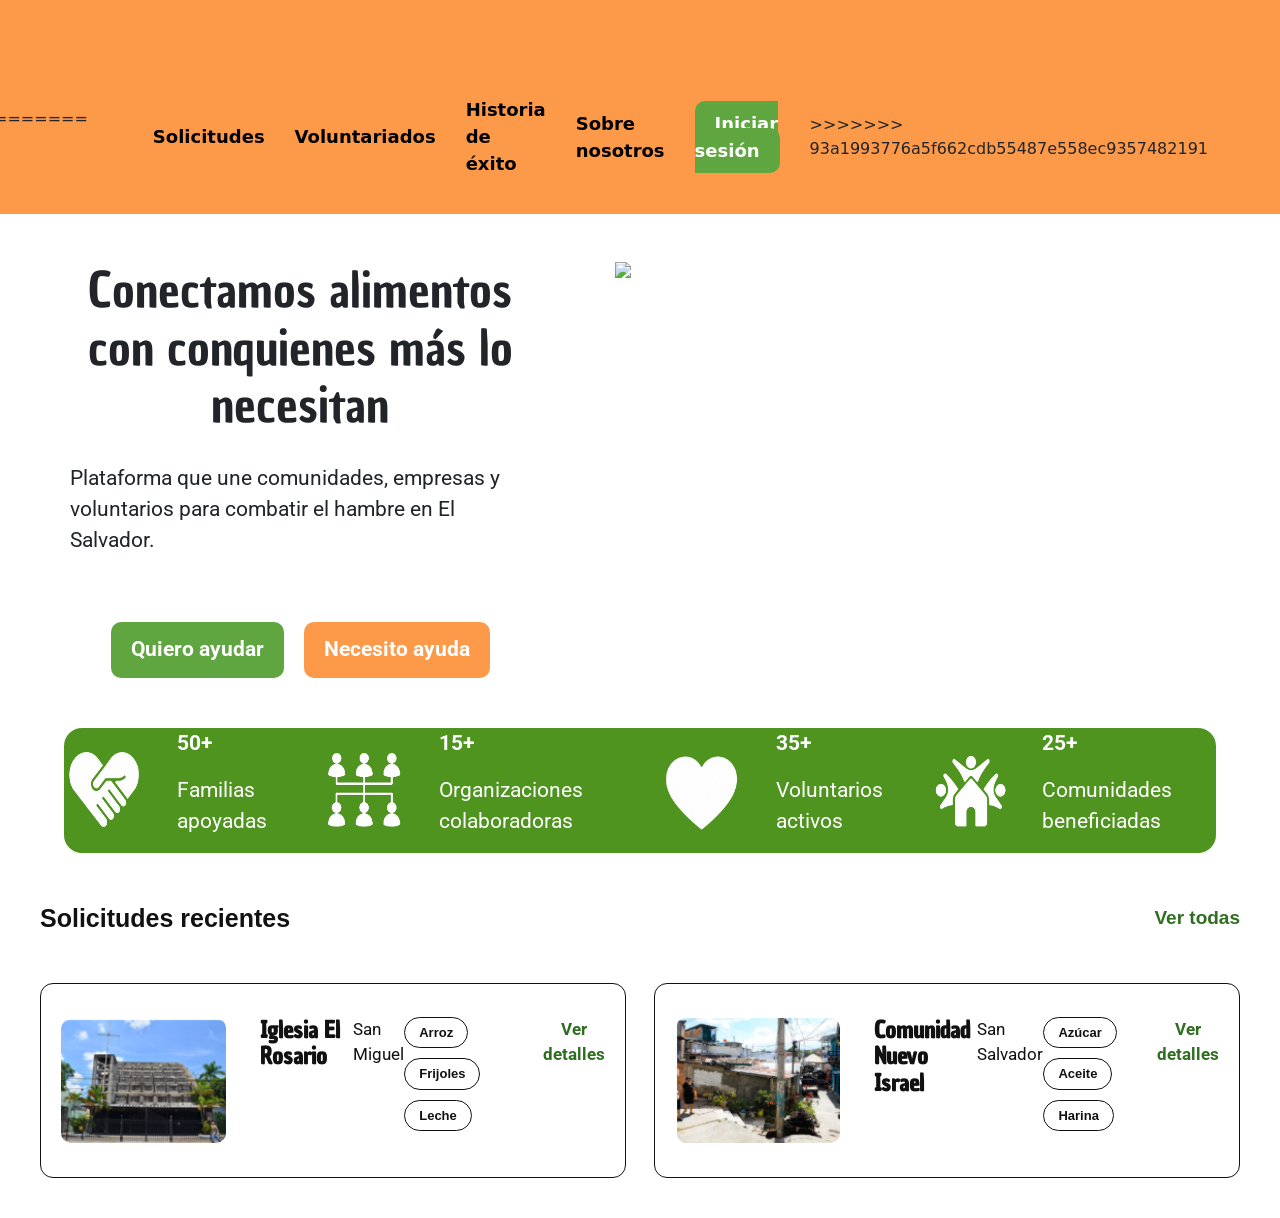
==== commit 5be4b9ae: "dia 2" ====
--- a/Proyecto/index.html
+++ b/Proyecto/index.html
@@ -4,7 +4,7 @@
    <meta charset="UTF-8">
    <meta name="viewport" content="width=device-width, initial-scale=1.0">
    <title>Home | FeedTogether</title>
-   <link rel="stylesheet" href="CSS/estilos.css">
+   <link rel="stylesheet" href="CSS/estilo.css">
    
    <!--Google fonts links below-->
    <link rel="preconnect" href="https://fonts.googleapis.com">
@@ -13,55 +13,39 @@
    <link href="https://fonts.googleapis.com/css2?family=Roboto:ital,wght@0,100..900;1,100..900&display=swap" rel="stylesheet">
    
    <!--Bootstrap link below -->
-   <link href="https://cdn.jsdelivr.net/npm/bootstrap@5.3.8/dist/css/bootstrap.min.css" rel="stylesheet">
-
+   <link href="https://cdn.jsdelivr.net/npm/bootstrap@5.3.8/dist/css/bootstrap.min.css" rel="stylesheet" integrity="sha384-sRIl4kxILFvY47J16cr9ZwB07vP4J8+LH7qKQnuqkuIAvNWLzeN8tE5YBujZqJLB" crossorigin="anonymous">
 </head>
-<body>
-   <!--Header start-->
-   <nav class="navbar navbar-expand-lg sticky-top header" >
-        <div class="container">
-            <a class="navbar-brand font-special" href="#"><img class="img-fluid d-block mx-auto" width="75px" id="logo"src="img/image-removebg-preview.png"></a>
-            <button class="navbar-toggler" type="button" data-bs-toggle="collapse" data-bs-target="#navbarNav">
-                <span class="navbar-toggler-icon"></span>
-            </button>
-            <div class="collapse navbar-collapse" id="navbarNav">
-                <ul class="navbar-nav ms-auto">
-                    <li class="nav-item"><a class="nav-link" href="#s1">Solicitudes</a></li>
-                    <li class="nav-item"><a class="nav-link" href="#s2">Voluntariados</a></li>
-                    <li class="nav-item"><a class="nav-link" href="#s3">Historia de éxito</a></li>
-                    <li class="nav-item"><a class="nav-link" href="#s4">Sobre nosotros</a></li>
-                    <li class="nav-item inicioSesion"><a class="nav-link border-black" href="#s5">Iniciar sesión</a></li>
-                </ul>
-            </div>
-        </div>
-   </nav>
-   <!--Header end-->
-  
-  <div class="container-fluid my-2" >
-    <div class="row g-0">
+<body >
+   <header>
+      <div id="logo-container">
+         <a>
+            <img id="logo"src="img/image-removebg-preview.png">
+         </a>
+      </div>
       
-      <div class="col-md-6">
-        <div class="card-body">
-          <h1 class="card-title font-size-h1-main fw-bolder">Conectamos alimentos con con quienes más lo necesitan</h1>
-          <p class="card-text fs-6 fw-semibold" >
-            Plataforma que une comunidades, empresas y voluntarios para combatir el hambre en El Salvador.
-          </p>
-          <a name="help button" id="" class="btn btn-primary" href="#" role="button">NECESITO AYUDA</a>
-          <a name="helper button" id="" class="btn btn-primary bgyellow" href="#" role="button">QUIERO AYUDAR</a>
-          
-        </div>
-      </div>
-      <div class="col-md-6">
-        <img
-          src="img/Screenshot 2026-07-09 100553.png"
-          class="img-fluid"
-          alt="Card title"
-        />
-      </div>
-    </div>
-  </div>
-  
-  <div class="contenedordetodo">
+      <nav id="link">
+<<<<<<< HEAD
+         <ul id="link2">
+            <li id="link3"><a href="#s1">Solicitudes</a></li>
+            <li><a href="voluntarios.html">Voluntariados</a></li>
+            <li><a href="#s3">Historia de éxito</a></li>
+            <li><a href="#s4">Sobre nosotros</a></li>
+            <li><a href="iniciar sesion.html">Iniciar sesión</a></li>
+=======
+         <ul>
+            <li><a class="links" href="solicitudes.html">Solicitudes</a></li>
+            <li><a class="links" href="voluntarios.html">Voluntariados</a></li>
+            <li><a class="links" href="historia de exito.html">Historia de éxito</a></li>
+            <li><a class="links" href="sobre nosotros.html">Sobre nosotros</a></li>
+            <li><a class="links"  id="s5" href="iniciar sesion.html">Iniciar sesión</a></li>
+>>>>>>> 93a1993776a5f662cdb55487e558ec9357482191
+         </ul>
+      </nav>
+   </header>
+   
+   <br>
+   <br>
+   <div class="contenedordetodo">
       <div class="contenedor">
          <div>
             <h1>Conectamos alimentos con conquienes más lo necesitan</h1>
@@ -82,6 +66,7 @@
          </div>
       </div>
    </div>
+
    <nav >
       <ul class="contenedor2">
          <li><img src="img/en blanco.png" height="85" width="122"></li>
@@ -98,37 +83,56 @@
             <p>Comunidades beneficiadas</p></li>
       </ul>
    </nav>
-   
-   <h2>Solicitudes recientes</h2>
 
-<div class="contenedor">
-    <div class="tarjeta">
-      <img src="img/iglesia el rosario.png" height="85" width="122">  
-      <h3>Iglesia El Rosario</h3>
-      <p>San Miguel</p>
-    </div>
+  <section class="solicitudes">
 
-    <div class="tarjeta">
-      <img src="img/cominidad nuevo israel.png" height="85" width="122">
-      <h3>Comunidad Nuevo Israel</h3>
-      <p>San Salvador</p>
-    </div>
+  <div class="encabezado-solicitudes">
+    <h2>Solicitudes recientes</h2>
+    <a href="#">Ver todas</a>
+  </div>
 
-    <div class="tarjeta oculta">
-      <img src="img/Comunidad La Esperanza.jpg" height="85" width="122">
-      <h3>Comunidad La Esperanza</h3>
-      <p>Usulután</p>
-    </div>
+  <div class="lista-solicitudes">
 
-    <div class="tarjeta oculta">
-      <img src="img/Comunidad san jose.jpg" height="85" width="122">
-      <h3>Comunidad San José</h3>
-      <p>La Unión</p>
-    </div>
-</div>
+    <article class="tarjeta-solicitud">
 
-<button onclick="mostrarTodas()">Ver todas</button>
+      <img src="img/iglesia el rosario.png"alt="Iglesia El Rosario">
 
-<script src="script.js"></script>
-</body>
-</html>+      <div class="contenido-tarjeta">
+        <h3>Iglesia El Rosario</h3>
+
+        <p>San Miguel</p>
+
+        <div class="etiquetas">
+          <span>Arroz</span>
+          <span>Frijoles</span>
+          <span>Leche</span>
+        </div>
+
+        <a href="#" class="ver-detalles">Ver detalles</a>
+      </div>
+
+    </article>
+
+    <article class="tarjeta-solicitud">
+
+      <img src="img/comunidad nuevo israel.png" alt="Comunidad Nuevo Israel">
+
+      <div class="contenido-tarjeta">
+        <h3>Comunidad Nuevo Israel</h3>
+
+        <p>San Salvador</p>
+
+        <div class="etiquetas">
+          <span>Azúcar</span>
+          <span>Aceite</span>
+          <span>Harina</span>
+        </div>
+
+        <a href="#" class="ver-detalles">Ver detalles</a>
+      </div>
+
+    </article>
+
+  </div>
+
+</section>
--- a/Proyecto/CSS/estilo.css
+++ b/Proyecto/CSS/estilo.css
@@ -0,0 +1,328 @@
+* {
+  margin: 0;
+  padding: 0;
+  box-sizing: border-box;
+}
+
+header{
+  position: sticky;
+  top: 0;
+  z-index: 1000;
+  display: flex;
+  background: #fd9a49;
+  flex-direction: row;
+  justify-content: right;
+  padding: 2px;
+}
+
+#logo-container{
+  place-items: initial;
+}
+
+img,
+picture,
+video {
+  max-width: 100%;
+}
+
+div{
+  display: flex;
+}
+nav ul{
+  display: flex;
+  align-items: center;
+  list-style: none;
+  gap: 30px;
+  margin: 35px;
+  padding: 0;
+}
+nav ul li{
+  list-style: none;
+}
+nav ul li a{
+  text-decoration: none;
+  color: black;
+  font-weight: bold;
+  font-size: 18px;
+}
+ 
+ header a img{
+  height: 100px;
+  width: auto;
+  object-fit: contain;
+  cursor: pointer;
+ }
+
+#s5{
+  background-color: #5fa640;
+  color: white;
+  text-decoration: none;
+  padding: 12px 20px;
+  border-radius: 10px;
+  font-size: 18px;
+  font-weight: bold;
+}
+ 
+#s5:hover{
+  transform: scale(1.1);
+}
+
+.imagen1{
+  width: 200px;
+  margin-left: 15px;
+  width: 45vw;
+  height: auto;
+}
+.contenedor{
+    display: flex;
+    flex-direction: column;
+    align-items: flex-start;
+    gap: 2px;
+    max-width: 600px;
+}
+
+.contenedor p, .botones a{
+  font-family: "Roboto", sans-serif;
+  font-optical-sizing: auto;
+  font-weight: 400;
+  font-style: normal;
+  font-size: 1.3rem;
+  padding-left: 70px;
+  padding-right: 70px;
+}
+
+.contenedor h1{
+  font-family: "Chau Philomene One", sans-serif;
+  font-weight: 400;
+  font-style: normal;
+  font-size: 3rem;
+  text-align: center;
+  padding-left: 70px;
+  padding-right: 70px;
+  margin-top: 0;
+}
+
+.botones{
+  display: flex;
+  gap: 20px;
+  justify-content: center;
+  align-items: center;
+  margin-top: 30px;
+  width: 100%;
+}
+
+#b1{
+  background-color: #5fa640;
+  color: white;
+  text-decoration: none;
+  padding: 12px 20px;
+  border-radius: 10px;
+  font-size:  1.3rem;
+  font-weight: bold;
+  display: block;
+ 
+}
+#b2{
+  background-color: #fd9a49;
+  color: white;
+  text-decoration: none;
+  padding: 12px 20px;
+  border-radius: 10px;
+  font-size: 1.3rem;
+  font-weight: bold;
+  display: block;
+}
+
+.contenedor2{
+  width: 90%;
+  max-width: 1500px;
+  margin: 50px auto;
+  background-color: #4f941f;
+  border-radius: 18px;
+  grid-template-columns: repeat(4, minmax(0, 1fr));
+  gap: 30px;
+  overflow: hidden;
+  font-family: "Roboto", sans-serif;
+  font-optical-sizing: auto;
+  font-weight: 400;
+  font-style: normal;
+  font-size: 1.3rem;
+}
+.contenedor2 p{
+  color: white;
+}
+
+.contenedor{
+    display: flex;
+    flex-wrap: wrap;
+    gap: 20px;
+}
+
+.tarjeta{
+    width: 500px;
+    border: 2px solid black;
+    border-radius: 15px;
+    padding: 20px;
+}
+
+.oculta{
+    display: none;
+}
+
+.solicitudes {
+  width: min(1200px, 94%);
+  margin: 40px auto;
+}
+
+/* Título y enlace */
+.encabezado-solicitudes {
+  display: flex;
+  align-items: center;
+  justify-content: space-between;
+  margin-bottom: 50px;
+}
+
+.encabezado-solicitudes h2 {
+  margin: 0;
+  font-family: Arial, Helvetica, sans-serif;
+  font-size: 25px;
+  font-weight: 700;
+  color: #111111;
+}
+
+.encabezado-solicitudes a {
+  color: #2f6e20;
+  font-family: Arial, Helvetica, sans-serif;
+  font-size: 19px;
+  font-weight: 700;
+  text-decoration: none;
+}
+
+.encabezado-solicitudes a:hover {
+  text-decoration: underline;
+}
+
+.lista-solicitudes {
+  display: grid;
+  grid-template-columns: repeat(2, 1fr);
+  gap: 28px;
+}
+
+.tarjeta-solicitud {
+  display: grid;
+  grid-template-columns: 165px 1fr;
+  align-items: center;
+  gap: 34px;
+
+  min-height: 195px;
+  padding: 24px 20px;
+
+  background-color: #ffffff;
+  border: 1.5px solid #111111;
+  border-radius: 13px;
+}
+
+.tarjeta-solicitud img {
+  width: 165px;
+  height: 125px;
+  object-fit: cover;
+  border-radius: 10px;
+}
+
+.contenido-tarjeta {
+  min-width: 0;
+}
+
+.contenido-tarjeta h3 {
+  margin: 0 0 22px;
+  font-family: "Chau Philomene One", sans-serif;
+  font-size: 23px;
+  font-weight: 800;
+  line-height: 1.15;
+  color: #111111;
+}
+
+.contenido-tarjeta p {
+  margin: 0 0 20px;
+  font-family: "Roboto", sans-serif;
+  font-optical-sizing: auto;
+  font-size: 17px;
+  color: #111111;
+}
+
+/* Etiquetas */
+.etiquetas {
+  display: flex;
+  flex-wrap: wrap;
+  gap: 10px;
+  margin-bottom: 13px;
+}
+
+.etiquetas span {
+  padding: 5px 14px;
+  border: 1.5px solid #111111;
+  border-radius: 20px;
+
+  font-family: Arial, Helvetica, sans-serif;
+  font-size: 13px;
+  font-weight: 700;
+  color: #111111;
+}
+
+.ver-detalles {
+  display: block;
+  color: #2f6e20;
+  font-family: "Roboto", sans-serif;
+  font-optical-sizing: auto;
+  font-size: 17px;
+  font-weight: 700;
+  text-align: center;
+  text-decoration: none;
+}
+
+.ver-detalles:hover {
+  text-decoration: underline;
+}
+
+@media (max-width: 950px) {
+  .lista-solicitudes {
+    grid-template-columns: 1fr;
+  }
+}
+
+@media (max-width: 600px) {
+  .solicitudes {
+    width: 90%;
+    margin: 30px auto;
+  }
+
+  .encabezado-solicitudes {
+    margin-bottom: 30px;
+  }
+
+  .encabezado-solicitudes h2 {
+    font-size: 21px;
+  }
+
+  .encabezado-solicitudes a {
+    font-size: 16px;
+  }
+
+  .tarjeta-solicitud {
+    grid-template-columns: 1fr;
+    gap: 18px;
+  }
+
+  .tarjeta-solicitud img {
+    width: 100%;
+    height: 190px;
+  }
+
+  .contenido-tarjeta h3 {
+    margin-bottom: 12px;
+  }
+
+  .ver-detalles {
+    text-align: left;
+  }
+}
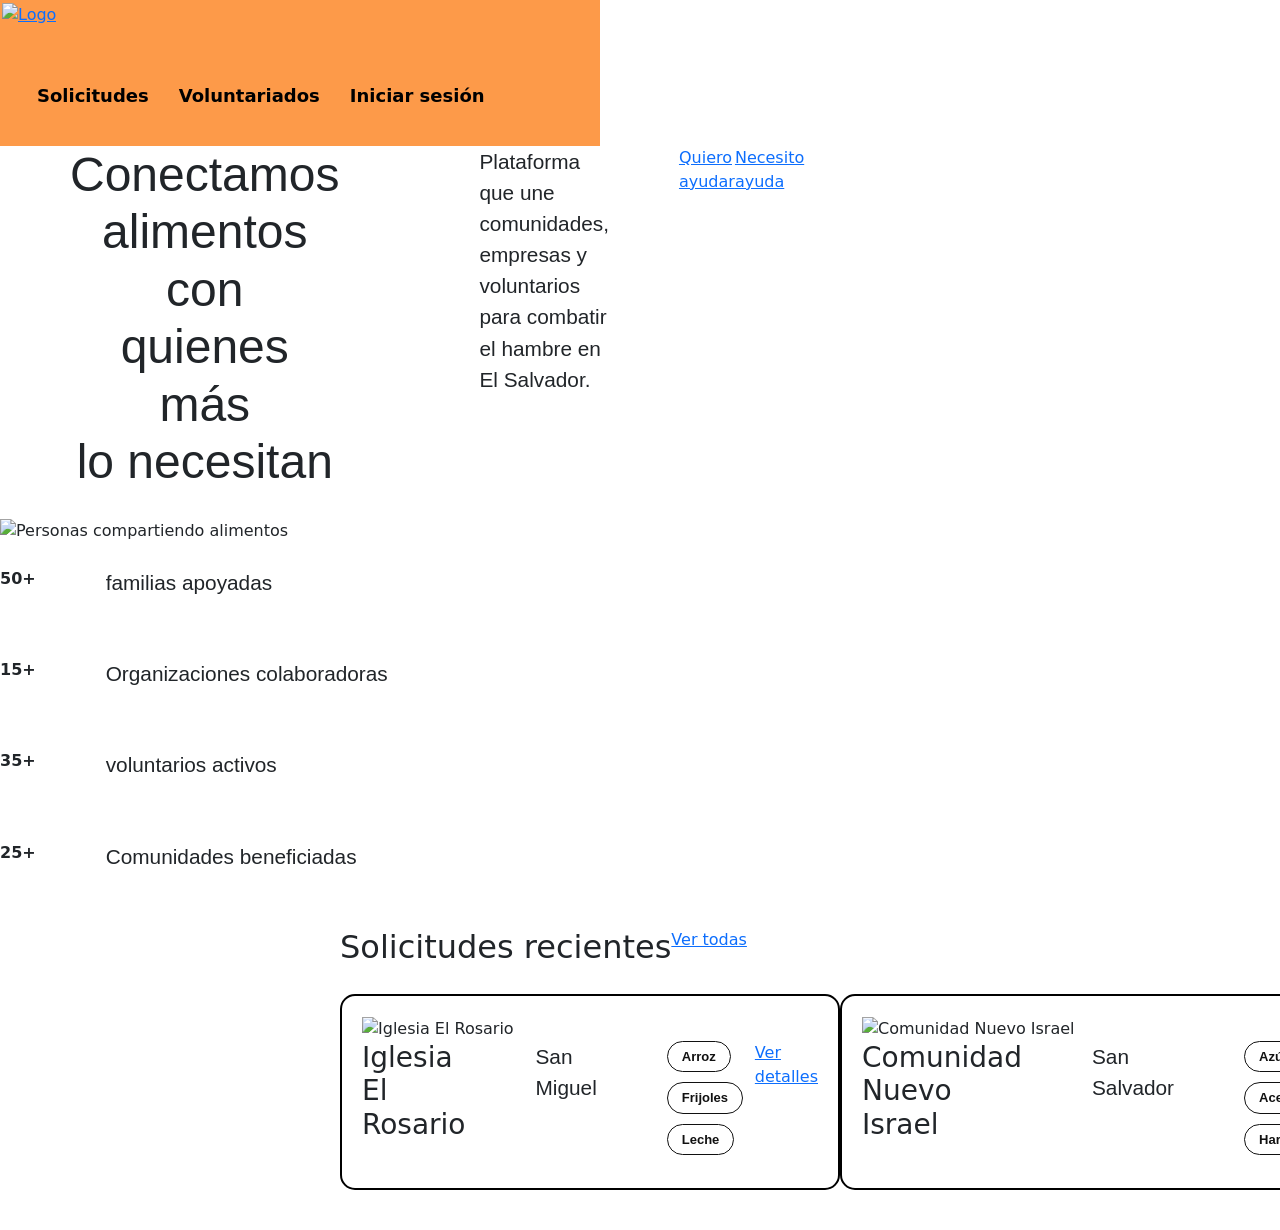
==== commit 74329f01: "Proyecto Fase 10" ====
--- a/Proyecto/index.html
+++ b/Proyecto/index.html
@@ -2,137 +2,137 @@
 <html lang="en">
 <head>
    <meta charset="UTF-8">
-   <meta name="viewport" content="width=device-width, initial-scale=1.0">
-   <title>Home | FeedTogether</title>
-   <link rel="stylesheet" href="CSS/estilo.css">
-   
-   <!--Google fonts links below-->
-   <link rel="preconnect" href="https://fonts.googleapis.com">
-   <link rel="preconnect" href="https://fonts.gstatic.com" crossorigin>
-   <link href="https://fonts.googleapis.com/css2?family=Chau+Philomene+One:ital@0;1&display=swap" rel="stylesheet">
-   <link href="https://fonts.googleapis.com/css2?family=Roboto:ital,wght@0,100..900;1,100..900&display=swap" rel="stylesheet">
-   
-   <!--Bootstrap link below -->
-   <link href="https://cdn.jsdelivr.net/npm/bootstrap@5.3.8/dist/css/bootstrap.min.css" rel="stylesheet" integrity="sha384-sRIl4kxILFvY47J16cr9ZwB07vP4J8+LH7qKQnuqkuIAvNWLzeN8tE5YBujZqJLB" crossorigin="anonymous">
+    <meta name="viewport" content="width=device-width, initial-scale=1.0">
+    <title>FeedTogether</title>
+
+    <!-- Bootstrap -->
+    <link href="https://cdn.jsdelivr.net/npm/bootstrap@5.3.7/dist/css/bootstrap.min.css" rel="stylesheet">
+
+    <!-- CSS -->
+    <link rel="stylesheet" href="CSS/estilo.css">
 </head>
 <body >
-   <header>
-      <div id="logo-container">
-         <a>
-            <img id="logo"src="img/image-removebg-preview.png">
-         </a>
-      </div>
-      
-      <nav id="link">
-<<<<<<< HEAD
-         <ul id="link2">
-            <li id="link3"><a href="#s1">Solicitudes</a></li>
-            <li><a href="voluntarios.html">Voluntariados</a></li>
-            <li><a href="#s3">Historia de éxito</a></li>
-            <li><a href="#s4">Sobre nosotros</a></li>
-            <li><a href="iniciar sesion.html">Iniciar sesión</a></li>
-=======
-         <ul>
-            <li><a class="links" href="solicitudes.html">Solicitudes</a></li>
-            <li><a class="links" href="voluntarios.html">Voluntariados</a></li>
-            <li><a class="links" href="historia de exito.html">Historia de éxito</a></li>
-            <li><a class="links" href="sobre nosotros.html">Sobre nosotros</a></li>
-            <li><a class="links"  id="s5" href="iniciar sesion.html">Iniciar sesión</a></li>
->>>>>>> 93a1993776a5f662cdb55487e558ec9357482191
-         </ul>
-      </nav>
-   </header>
-   
-   <br>
-   <br>
-   <div class="contenedordetodo">
-      <div class="contenedor">
-         <div>
-            <h1>Conectamos alimentos con conquienes más lo necesitan</h1>
-         </div>
-         <div>
-         <p>Plataforma que une comunidades, empresas y voluntarios para combatir el hambre en El Salvador.</p>
-         </div>
-         <div class="botones">
-         <a id="b1" href="">Quiero ayudar</a>
-         <a id="b2" href="">Necesito ayuda</a>
-         </div>
-         
-      </div>
 
-      <div class="contenedor">
-         <div>
-            <img src="img/Screenshot 2026-07-09 100553.png" class="imagen1" >
-         </div>
-      </div>
-   </div>
+    <header class="header contenedor">
 
-   <nav >
-      <ul class="contenedor2">
-         <li><img src="img/en blanco.png" height="85" width="122"></li>
-         <li><p><b>50+</b></p>
-            <p>Familias apoyadas</p></li>
-         <li><img src="img/en blanco 2.png" height="85" width="122"></li>
-         <li><p><b>15+</b></p>
-            <p>Organizaciones colaboradoras</p></li>
-         <li><img src="img/en blanco 3.png" height="85" width="122"></li>
-         <li><p><b>35+</b></p>
-            <p>Voluntarios activos</p></li>
-         <li><img src="img/en blanco 4.png" height="85" width="122"></li>
-         <li><p><b>25+</b></p>
-            <p>Comunidades beneficiadas</p></li>
-      </ul>
-   </nav>
+        <a href="index.html">
+            <img class="logo" src="img/logo.png" alt="Logo">
+        </a>
 
-  <section class="solicitudes">
+        <nav>
+            <ul class="menu">
+                <li><a href="solicitudes.html">Solicitudes</a></li>
+                <li><a href="">Voluntariados</a></li>
+                <li>
+                    <a class="boton boton-verde" href="iniciar-sesion.html">
+                        Iniciar sesión
+                    </a>
+                </li>
+            </ul>
+        </nav>
 
-  <div class="encabezado-solicitudes">
-    <h2>Solicitudes recientes</h2>
-    <a href="#">Ver todas</a>
-  </div>
+    </header>
+    <main>
+        <section class="hero contenedor">
 
-  <div class="lista-solicitudes">
+            <div class="hero-contenido">
 
-    <article class="tarjeta-solicitud">
+                <h1>
+                    Conectamos<br>
+                    alimentos con<br>
+                    quienes más<br>
+                    lo <span>necesitan</span>
+                </h1>
+                
+                <p>Plataforma que une comunidades, empresas y voluntarios para combatir el hambre en El Salvador.</p>
 
-      <img src="img/iglesia el rosario.png"alt="Iglesia El Rosario">
+                <div class="grupo-botones">
+                    <a class="boton boton-verde" href="voluntarios.html">Quiero ayudar</a>
+                    <a class="boton boton-naranja" href="solicitudes.html">Necesito ayuda</a>
+                </div>
+            </div>
 
-      <div class="contenido-tarjeta">
-        <h3>Iglesia El Rosario</h3>
+            <img class="hero-imagen" src="img/principal.png" alt="Personas compartiendo alimentos">
+        </section>
 
-        <p>San Miguel</p>
+        <section class="estadisticas contenedor">
 
-        <div class="etiquetas">
-          <span>Arroz</span>
-          <span>Frijoles</span>
-          <span>Leche</span>
-        </div>
+            <article class="estadistica">
+                <img src="img/primera 2.png" alt="">
+                <div>
+                    <strong>50+</strong>
+                    <p>familias apoyadas</p>
+                </div>
+            </article>
 
-        <a href="#" class="ver-detalles">Ver detalles</a>
-      </div>
+            <article class="estadistica">
+                <img src="img/segunda 2.png" alt="">
+                <div>
+                    <strong>15+</strong>
+                    <p>Organizaciones colaboradoras</p>
+                </div>
+            </article>
 
-    </article>
+            <article class="estadistica">
+                <img src="img/tercera 2.png" alt="">
+                <div>
+                    <strong>35+</strong>
+                    <p>voluntarios activos</p>
+                </div>
+            </article>
 
-    <article class="tarjeta-solicitud">
+            <article class="estadistica">
+                <img src="img/cuarta 2.png" alt="">
+                <div>
+                    <strong>25+</strong>
+                    <p>Comunidades beneficiadas</p>
+                </div>
+            </article>
+        </section>
+        
+        <section class="solicitudes contenedor">
+            <div class="titulo-seccion">
+                <h2>Solicitudes recientes</h2>
+                <a href="solicitudes.html">Ver todas</a>
+            </div>
 
-      <img src="img/comunidad nuevo israel.png" alt="Comunidad Nuevo Israel">
+            <div class="lista-tarjetas">
+                <article class="tarjeta">
+                    <img class="tarjeta-imagen" src="img/iglesi el rosario.png" alt="Iglesia El Rosario">
+                    <div class="tarjeta-contenido">
+                        <h3>Iglesia El Rosario</h3>
+                        <p>San Miguel</p>
+                        <div class="etiquetas">
+                            <span>Arroz</span>
+                            <span>Frijoles</span>
+                            <span>Leche</span>
+                        </div>
+                        <a class="enlace-verde" href="#"> Ver detalles</a>
+                    </div>
+                </article>
 
-      <div class="contenido-tarjeta">
-        <h3>Comunidad Nuevo Israel</h3>
+                <article class="tarjeta">
+                    <img class="tarjeta-imagen" src="img/comunidad nuevo israel 2.png" alt="Comunidad Nuevo Israel">
+                    <div class="tarjeta-contenido">
+                        <h3>Comunidad Nuevo Israel</h3>
+                        <p>San Salvador</p>
 
-        <p>San Salvador</p>
+                        <div class="etiquetas">
+                            <span>Azúcar</span>
+                            <span>Aceite</span>
+                            <span>Harina</span>
+                        </div>
+                        <a class="enlace-verde" href="#"> Ver detalles</a>
+                    </div>
+                </article>
+            </div>
+        </section>
+    </main>
 
-        <div class="etiquetas">
-          <span>Azúcar</span>
-          <span>Aceite</span>
-          <span>Harina</span>
-        </div>
+    <!-- Bootstrap JS -->
+    <script src="https://cdn.jsdelivr.net/npm/bootstrap@5.3.7/dist/js/bootstrap.bundle.min.js"></script>
 
-        <a href="#" class="ver-detalles">Ver detalles</a>
-      </div>
-
-    </article>
-
-  </div>
-
-</section>
+    <!-- JavaScript -->
+    <script src="javascript/script.js"></script>
+</body>
+</html>
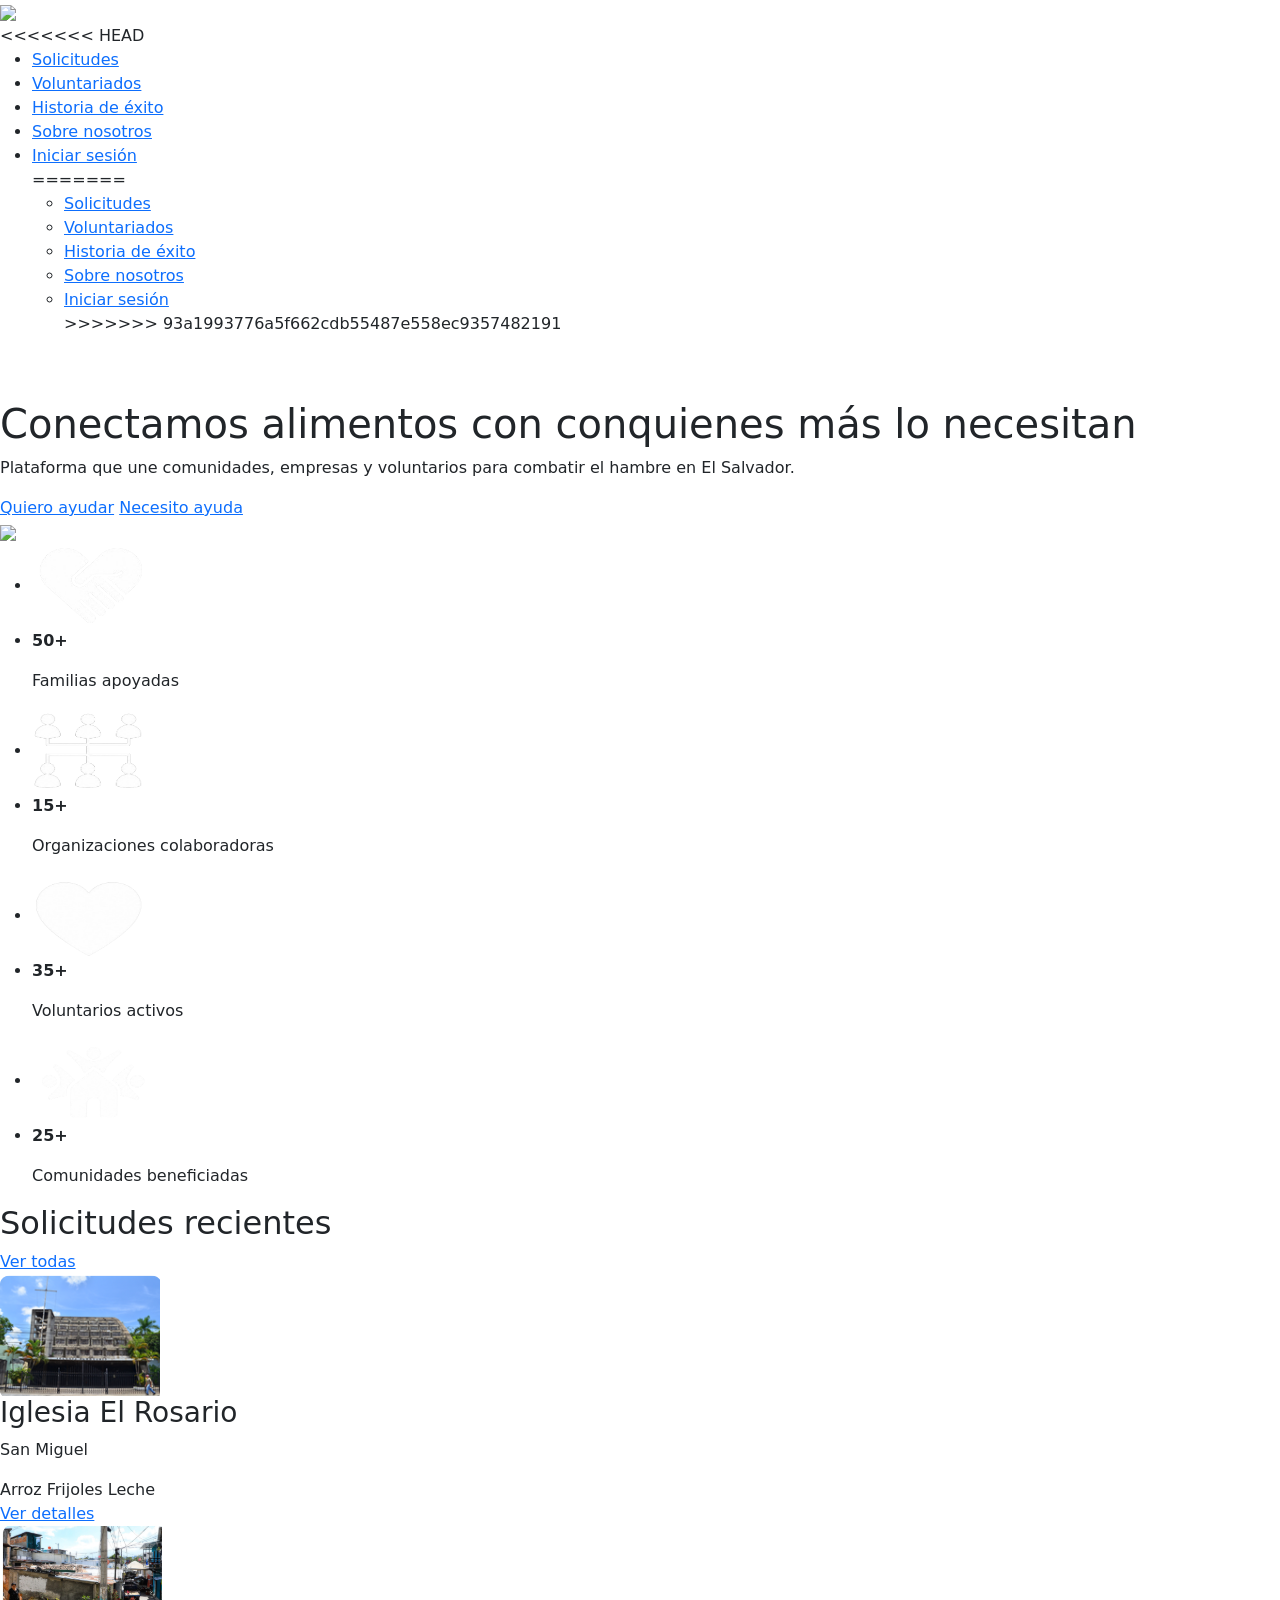
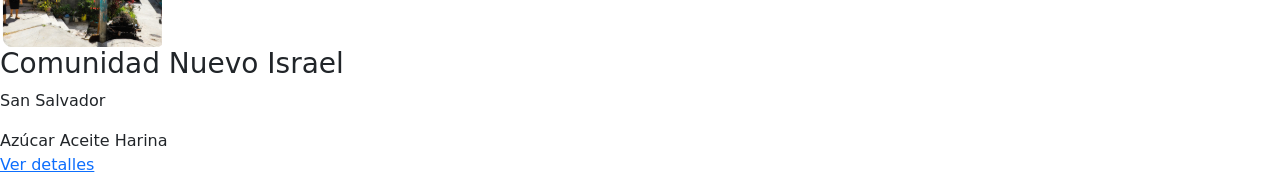
==== commit d7b8be7b: "Merge branch 'main' into Angel" ====
--- a/Proyecto/index.html
+++ b/Proyecto/index.html
@@ -2,137 +2,137 @@
 <html lang="en">
 <head>
    <meta charset="UTF-8">
-    <meta name="viewport" content="width=device-width, initial-scale=1.0">
-    <title>FeedTogether</title>
-
-    <!-- Bootstrap -->
-    <link href="https://cdn.jsdelivr.net/npm/bootstrap@5.3.7/dist/css/bootstrap.min.css" rel="stylesheet">
-
-    <!-- CSS -->
-    <link rel="stylesheet" href="CSS/estilo.css">
+   <meta name="viewport" content="width=device-width, initial-scale=1.0">
+   <title>Home | FeedTogether</title>
+   <link rel="stylesheet" href="CSS/estilo.css">
+   
+   <!--Google fonts links below-->
+   <link rel="preconnect" href="https://fonts.googleapis.com">
+   <link rel="preconnect" href="https://fonts.gstatic.com" crossorigin>
+   <link href="https://fonts.googleapis.com/css2?family=Chau+Philomene+One:ital@0;1&display=swap" rel="stylesheet">
+   <link href="https://fonts.googleapis.com/css2?family=Roboto:ital,wght@0,100..900;1,100..900&display=swap" rel="stylesheet">
+   
+   <!--Bootstrap link below -->
+   <link href="https://cdn.jsdelivr.net/npm/bootstrap@5.3.8/dist/css/bootstrap.min.css" rel="stylesheet" integrity="sha384-sRIl4kxILFvY47J16cr9ZwB07vP4J8+LH7qKQnuqkuIAvNWLzeN8tE5YBujZqJLB" crossorigin="anonymous">
 </head>
 <body >
+   <header>
+      <div id="logo-container">
+         <a>
+            <img id="logo"src="img/image-removebg-preview.png">
+         </a>
+      </div>
+      
+      <nav id="link">
+<<<<<<< HEAD
+         <ul id="link2">
+            <li id="link3"><a href="#s1">Solicitudes</a></li>
+            <li><a href="voluntarios.html">Voluntariados</a></li>
+            <li><a href="#s3">Historia de éxito</a></li>
+            <li><a href="#s4">Sobre nosotros</a></li>
+            <li><a href="iniciar sesion.html">Iniciar sesión</a></li>
+=======
+         <ul>
+            <li><a class="links" href="solicitudes.html">Solicitudes</a></li>
+            <li><a class="links" href="voluntarios.html">Voluntariados</a></li>
+            <li><a class="links" href="historia de exito.html">Historia de éxito</a></li>
+            <li><a class="links" href="sobre nosotros.html">Sobre nosotros</a></li>
+            <li><a class="links"  id="s5" href="iniciar sesion.html">Iniciar sesión</a></li>
+>>>>>>> 93a1993776a5f662cdb55487e558ec9357482191
+         </ul>
+      </nav>
+   </header>
+   
+   <br>
+   <br>
+   <div class="contenedordetodo">
+      <div class="contenedor">
+         <div>
+            <h1>Conectamos alimentos con conquienes más lo necesitan</h1>
+         </div>
+         <div>
+         <p>Plataforma que une comunidades, empresas y voluntarios para combatir el hambre en El Salvador.</p>
+         </div>
+         <div class="botones">
+         <a id="b1" href="">Quiero ayudar</a>
+         <a id="b2" href="">Necesito ayuda</a>
+         </div>
+         
+      </div>
 
-    <header class="header contenedor">
+      <div class="contenedor">
+         <div>
+            <img src="img/Screenshot 2026-07-09 100553.png" class="imagen1" >
+         </div>
+      </div>
+   </div>
 
-        <a href="index.html">
-            <img class="logo" src="img/logo.png" alt="Logo">
-        </a>
+   <nav >
+      <ul class="contenedor2">
+         <li><img src="img/en blanco.png" height="85" width="122"></li>
+         <li><p><b>50+</b></p>
+            <p>Familias apoyadas</p></li>
+         <li><img src="img/en blanco 2.png" height="85" width="122"></li>
+         <li><p><b>15+</b></p>
+            <p>Organizaciones colaboradoras</p></li>
+         <li><img src="img/en blanco 3.png" height="85" width="122"></li>
+         <li><p><b>35+</b></p>
+            <p>Voluntarios activos</p></li>
+         <li><img src="img/en blanco 4.png" height="85" width="122"></li>
+         <li><p><b>25+</b></p>
+            <p>Comunidades beneficiadas</p></li>
+      </ul>
+   </nav>
 
-        <nav>
-            <ul class="menu">
-                <li><a href="solicitudes.html">Solicitudes</a></li>
-                <li><a href="">Voluntariados</a></li>
-                <li>
-                    <a class="boton boton-verde" href="iniciar-sesion.html">
-                        Iniciar sesión
-                    </a>
-                </li>
-            </ul>
-        </nav>
+  <section class="solicitudes">
 
-    </header>
-    <main>
-        <section class="hero contenedor">
+  <div class="encabezado-solicitudes">
+    <h2>Solicitudes recientes</h2>
+    <a href="#">Ver todas</a>
+  </div>
 
-            <div class="hero-contenido">
+  <div class="lista-solicitudes">
 
-                <h1>
-                    Conectamos<br>
-                    alimentos con<br>
-                    quienes más<br>
-                    lo <span>necesitan</span>
-                </h1>
-                
-                <p>Plataforma que une comunidades, empresas y voluntarios para combatir el hambre en El Salvador.</p>
+    <article class="tarjeta-solicitud">
 
-                <div class="grupo-botones">
-                    <a class="boton boton-verde" href="voluntarios.html">Quiero ayudar</a>
-                    <a class="boton boton-naranja" href="solicitudes.html">Necesito ayuda</a>
-                </div>
-            </div>
+      <img src="img/iglesia el rosario.png"alt="Iglesia El Rosario">
 
-            <img class="hero-imagen" src="img/principal.png" alt="Personas compartiendo alimentos">
-        </section>
+      <div class="contenido-tarjeta">
+        <h3>Iglesia El Rosario</h3>
 
-        <section class="estadisticas contenedor">
+        <p>San Miguel</p>
 
-            <article class="estadistica">
-                <img src="img/primera 2.png" alt="">
-                <div>
-                    <strong>50+</strong>
-                    <p>familias apoyadas</p>
-                </div>
-            </article>
+        <div class="etiquetas">
+          <span>Arroz</span>
+          <span>Frijoles</span>
+          <span>Leche</span>
+        </div>
 
-            <article class="estadistica">
-                <img src="img/segunda 2.png" alt="">
-                <div>
-                    <strong>15+</strong>
-                    <p>Organizaciones colaboradoras</p>
-                </div>
-            </article>
+        <a href="#" class="ver-detalles">Ver detalles</a>
+      </div>
 
-            <article class="estadistica">
-                <img src="img/tercera 2.png" alt="">
-                <div>
-                    <strong>35+</strong>
-                    <p>voluntarios activos</p>
-                </div>
-            </article>
+    </article>
 
-            <article class="estadistica">
-                <img src="img/cuarta 2.png" alt="">
-                <div>
-                    <strong>25+</strong>
-                    <p>Comunidades beneficiadas</p>
-                </div>
-            </article>
-        </section>
-        
-        <section class="solicitudes contenedor">
-            <div class="titulo-seccion">
-                <h2>Solicitudes recientes</h2>
-                <a href="solicitudes.html">Ver todas</a>
-            </div>
+    <article class="tarjeta-solicitud">
 
-            <div class="lista-tarjetas">
-                <article class="tarjeta">
-                    <img class="tarjeta-imagen" src="img/iglesi el rosario.png" alt="Iglesia El Rosario">
-                    <div class="tarjeta-contenido">
-                        <h3>Iglesia El Rosario</h3>
-                        <p>San Miguel</p>
-                        <div class="etiquetas">
-                            <span>Arroz</span>
-                            <span>Frijoles</span>
-                            <span>Leche</span>
-                        </div>
-                        <a class="enlace-verde" href="#"> Ver detalles</a>
-                    </div>
-                </article>
+      <img src="img/comunidad nuevo israel.png" alt="Comunidad Nuevo Israel">
 
-                <article class="tarjeta">
-                    <img class="tarjeta-imagen" src="img/comunidad nuevo israel 2.png" alt="Comunidad Nuevo Israel">
-                    <div class="tarjeta-contenido">
-                        <h3>Comunidad Nuevo Israel</h3>
-                        <p>San Salvador</p>
+      <div class="contenido-tarjeta">
+        <h3>Comunidad Nuevo Israel</h3>
 
-                        <div class="etiquetas">
-                            <span>Azúcar</span>
-                            <span>Aceite</span>
-                            <span>Harina</span>
-                        </div>
-                        <a class="enlace-verde" href="#"> Ver detalles</a>
-                    </div>
-                </article>
-            </div>
-        </section>
-    </main>
+        <p>San Salvador</p>
 
-    <!-- Bootstrap JS -->
-    <script src="https://cdn.jsdelivr.net/npm/bootstrap@5.3.7/dist/js/bootstrap.bundle.min.js"></script>
+        <div class="etiquetas">
+          <span>Azúcar</span>
+          <span>Aceite</span>
+          <span>Harina</span>
+        </div>
 
-    <!-- JavaScript -->
-    <script src="javascript/script.js"></script>
-</body>
-</html>+        <a href="#" class="ver-detalles">Ver detalles</a>
+      </div>
+
+    </article>
+
+  </div>
+
+</section>
--- a/Proyecto/CSS/estilo.css
+++ b/Proyecto/CSS/estilo.css
@@ -1,328 +1,13 @@
-* {
-  margin: 0;
-  padding: 0;
-  box-sizing: border-box;
-}
-
-header{
+#header2{
   position: sticky;
   top: 0;
   z-index: 1000;
+  backdrop-filter: blur(8px);
+  background: rgba(0, 0, 0, 0.8);
+  padding: 10px 20px;
+  height: 60px;
   display: flex;
-  background: #fd9a49;
-  flex-direction: row;
-  justify-content: right;
-  padding: 2px;
+  align-items: center;
 }
 
-#logo-container{
-  place-items: initial;
-}
-
-img,
-picture,
-video {
-  max-width: 100%;
-}
-
-div{
-  display: flex;
-}
-nav ul{
-  display: flex;
-  align-items: center;
-  list-style: none;
-  gap: 30px;
-  margin: 35px;
-  padding: 0;
-}
-nav ul li{
-  list-style: none;
-}
-nav ul li a{
-  text-decoration: none;
-  color: black;
-  font-weight: bold;
-  font-size: 18px;
-}
- 
- header a img{
-  height: 100px;
-  width: auto;
-  object-fit: contain;
-  cursor: pointer;
- }
-
-#s5{
-  background-color: #5fa640;
-  color: white;
-  text-decoration: none;
-  padding: 12px 20px;
-  border-radius: 10px;
-  font-size: 18px;
-  font-weight: bold;
-}
- 
-#s5:hover{
-  transform: scale(1.1);
-}
-
-.imagen1{
-  width: 200px;
-  margin-left: 15px;
-  width: 45vw;
-  height: auto;
-}
-.contenedor{
-    display: flex;
-    flex-direction: column;
-    align-items: flex-start;
-    gap: 2px;
-    max-width: 600px;
-}
-
-.contenedor p, .botones a{
-  font-family: "Roboto", sans-serif;
-  font-optical-sizing: auto;
-  font-weight: 400;
-  font-style: normal;
-  font-size: 1.3rem;
-  padding-left: 70px;
-  padding-right: 70px;
-}
-
-.contenedor h1{
-  font-family: "Chau Philomene One", sans-serif;
-  font-weight: 400;
-  font-style: normal;
-  font-size: 3rem;
-  text-align: center;
-  padding-left: 70px;
-  padding-right: 70px;
-  margin-top: 0;
-}
-
-.botones{
-  display: flex;
-  gap: 20px;
-  justify-content: center;
-  align-items: center;
-  margin-top: 30px;
-  width: 100%;
-}
-
-#b1{
-  background-color: #5fa640;
-  color: white;
-  text-decoration: none;
-  padding: 12px 20px;
-  border-radius: 10px;
-  font-size:  1.3rem;
-  font-weight: bold;
-  display: block;
- 
-}
-#b2{
-  background-color: #fd9a49;
-  color: white;
-  text-decoration: none;
-  padding: 12px 20px;
-  border-radius: 10px;
-  font-size: 1.3rem;
-  font-weight: bold;
-  display: block;
-}
-
-.contenedor2{
-  width: 90%;
-  max-width: 1500px;
-  margin: 50px auto;
-  background-color: #4f941f;
-  border-radius: 18px;
-  grid-template-columns: repeat(4, minmax(0, 1fr));
-  gap: 30px;
-  overflow: hidden;
-  font-family: "Roboto", sans-serif;
-  font-optical-sizing: auto;
-  font-weight: 400;
-  font-style: normal;
-  font-size: 1.3rem;
-}
-.contenedor2 p{
-  color: white;
-}
-
-.contenedor{
-    display: flex;
-    flex-wrap: wrap;
-    gap: 20px;
-}
-
-.tarjeta{
-    width: 500px;
-    border: 2px solid black;
-    border-radius: 15px;
-    padding: 20px;
-}
-
-.oculta{
-    display: none;
-}
-
-.solicitudes {
-  width: min(1200px, 94%);
-  margin: 40px auto;
-}
-
-/* Título y enlace */
-.encabezado-solicitudes {
-  display: flex;
-  align-items: center;
-  justify-content: space-between;
-  margin-bottom: 50px;
-}
-
-.encabezado-solicitudes h2 {
-  margin: 0;
-  font-family: Arial, Helvetica, sans-serif;
-  font-size: 25px;
-  font-weight: 700;
-  color: #111111;
-}
-
-.encabezado-solicitudes a {
-  color: #2f6e20;
-  font-family: Arial, Helvetica, sans-serif;
-  font-size: 19px;
-  font-weight: 700;
-  text-decoration: none;
-}
-
-.encabezado-solicitudes a:hover {
-  text-decoration: underline;
-}
-
-.lista-solicitudes {
-  display: grid;
-  grid-template-columns: repeat(2, 1fr);
-  gap: 28px;
-}
-
-.tarjeta-solicitud {
-  display: grid;
-  grid-template-columns: 165px 1fr;
-  align-items: center;
-  gap: 34px;
-
-  min-height: 195px;
-  padding: 24px 20px;
-
-  background-color: #ffffff;
-  border: 1.5px solid #111111;
-  border-radius: 13px;
-}
-
-.tarjeta-solicitud img {
-  width: 165px;
-  height: 125px;
-  object-fit: cover;
-  border-radius: 10px;
-}
-
-.contenido-tarjeta {
-  min-width: 0;
-}
-
-.contenido-tarjeta h3 {
-  margin: 0 0 22px;
-  font-family: "Chau Philomene One", sans-serif;
-  font-size: 23px;
-  font-weight: 800;
-  line-height: 1.15;
-  color: #111111;
-}
-
-.contenido-tarjeta p {
-  margin: 0 0 20px;
-  font-family: "Roboto", sans-serif;
-  font-optical-sizing: auto;
-  font-size: 17px;
-  color: #111111;
-}
-
-/* Etiquetas */
-.etiquetas {
-  display: flex;
-  flex-wrap: wrap;
-  gap: 10px;
-  margin-bottom: 13px;
-}
-
-.etiquetas span {
-  padding: 5px 14px;
-  border: 1.5px solid #111111;
-  border-radius: 20px;
-
-  font-family: Arial, Helvetica, sans-serif;
-  font-size: 13px;
-  font-weight: 700;
-  color: #111111;
-}
-
-.ver-detalles {
-  display: block;
-  color: #2f6e20;
-  font-family: "Roboto", sans-serif;
-  font-optical-sizing: auto;
-  font-size: 17px;
-  font-weight: 700;
-  text-align: center;
-  text-decoration: none;
-}
-
-.ver-detalles:hover {
-  text-decoration: underline;
-}
-
-@media (max-width: 950px) {
-  .lista-solicitudes {
-    grid-template-columns: 1fr;
-  }
-}
-
-@media (max-width: 600px) {
-  .solicitudes {
-    width: 90%;
-    margin: 30px auto;
-  }
-
-  .encabezado-solicitudes {
-    margin-bottom: 30px;
-  }
-
-  .encabezado-solicitudes h2 {
-    font-size: 21px;
-  }
-
-  .encabezado-solicitudes a {
-    font-size: 16px;
-  }
-
-  .tarjeta-solicitud {
-    grid-template-columns: 1fr;
-    gap: 18px;
-  }
-
-  .tarjeta-solicitud img {
-    width: 100%;
-    height: 190px;
-  }
-
-  .contenido-tarjeta h3 {
-    margin-bottom: 12px;
-  }
-
-  .ver-detalles {
-    text-align: left;
-  }
-}+#link
